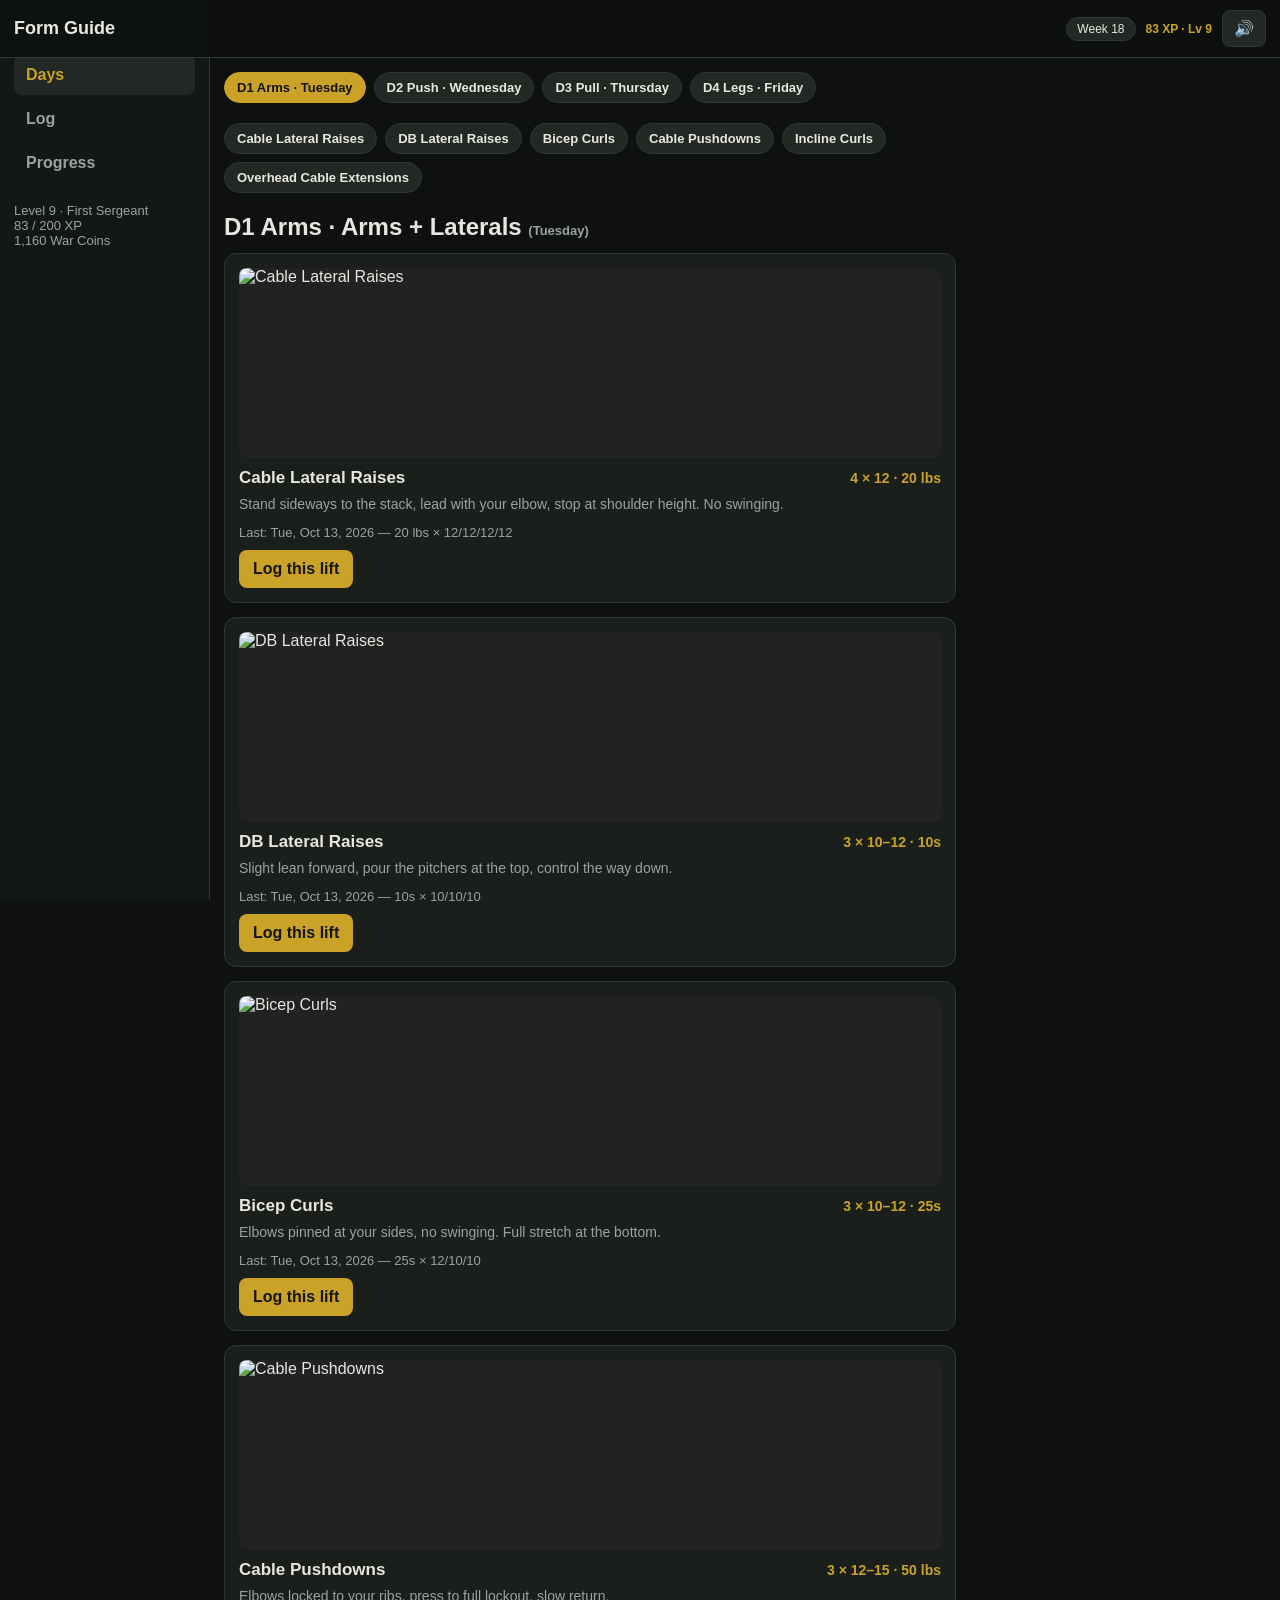
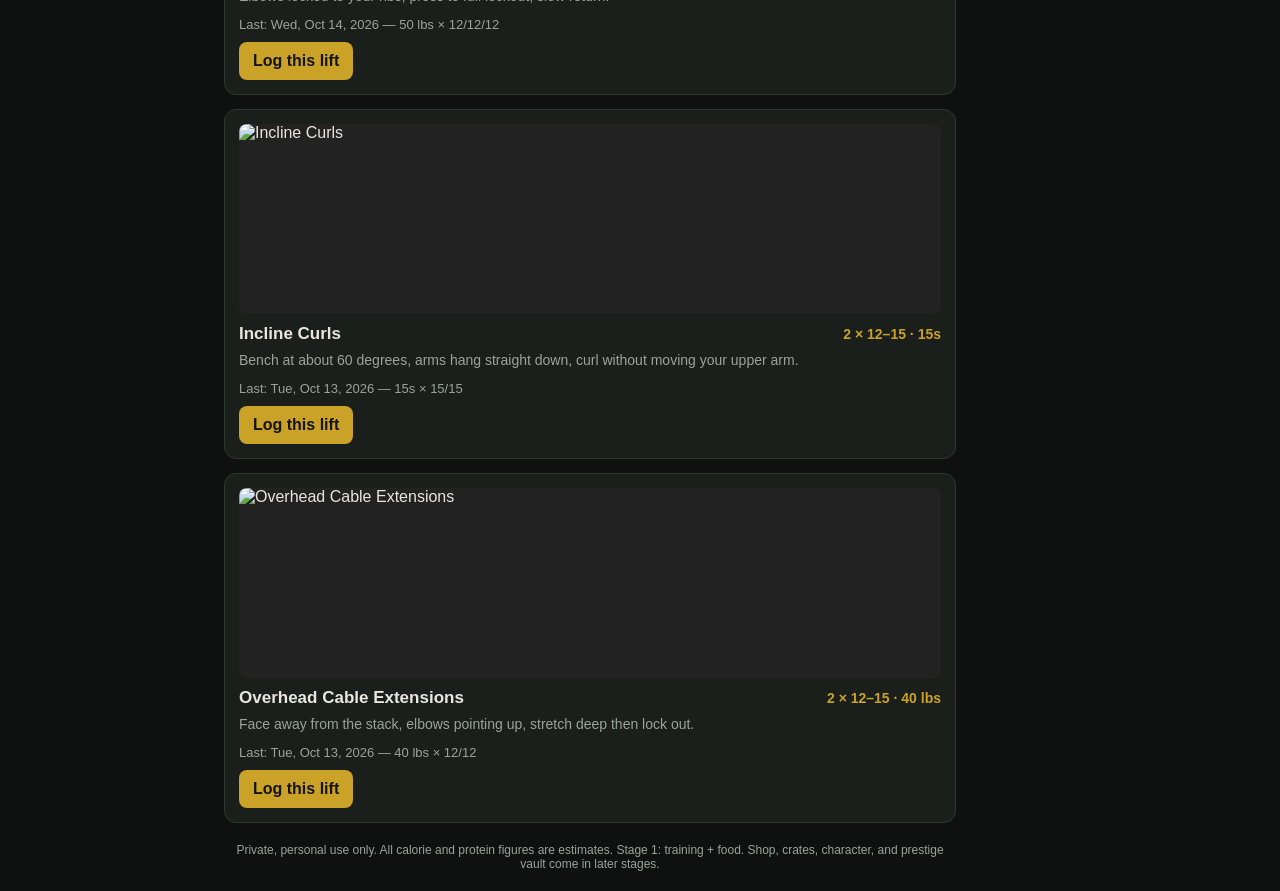
==== index.html @ 90e4d471 "Add root app files" ====
<!DOCTYPE html>
<html lang="en">
<head>
<meta charset="utf-8">
<meta name="viewport" content="width=device-width, initial-scale=1, viewport-fit=cover">
<title>Picture Form Guide</title>
<meta name="description" content="Anthony's private training and food log.">
<link rel="manifest" href="./manifest.webmanifest">
<meta name="theme-color" content="#0e1110">
<!-- iOS PWA tags -->
<meta name="apple-mobile-web-app-capable" content="yes">
<meta name="mobile-web-app-capable" content="yes">
<meta name="apple-mobile-web-app-status-bar-style" content="black-translucent">
<meta name="apple-mobile-web-app-title" content="Form Guide">
<link rel="apple-touch-icon" href="./assets/icons/apple-touch-icon.png">
<link rel="icon" type="image/png" href="./assets/icons/icon-192.png">
<link rel="stylesheet" href="./styles.css">
</head>
<body>
<header>
  <h1>Form Guide</h1>
  <span class="week-badge" id="weekBadge">Week —</span>
  <span class="xp-chip" id="xpChip">0 XP</span>
  <button class="icon-btn" id="muteBtn" title="Toggle sound" aria-label="Toggle sound">🔊</button>
</header>

<nav class="sidebar" aria-label="Main">
  <h2>Form Guide</h2>
  <button data-tab="days" class="on">Days</button>
  <button data-tab="log">Log</button>
  <button data-tab="progress">Progress</button>
  <div class="side-xp" id="sideXp"></div>
</nav>

<main class="layout">
  <div class="banner" id="banner"></div>

  <!-- ============ DAYS TAB ============ -->
  <section class="tab active" id="tab-days">
    <div class="chips" id="dayChips"></div>
    <div class="chips sticky" id="jumpChips"></div>
    <div id="dayCards"></div>
  </section>

  <!-- ============ LOG TAB ============ -->
  <section class="tab" id="tab-log">
    <div class="card">
      <h2>Log a lift</h2>
      <p class="muted">Pick the day, then save each lift on its own. Saving one lift never wipes the others from today's session.</p>
      <div class="chips" id="logDayChips"></div>
      <div id="logCards"></div>
    </div>

    <div class="card" id="nutritionCard">
      <h2>Nutrition — <span id="todayLabel">Today</span></h2>
      <p class="muted" id="countdown">Day closes at midnight.</p>
      <div>
        <div style="display:flex;justify-content:space-between;font-size:14px">
          <span>Calories</span><span id="calTotals"></span>
        </div>
        <div class="meter"><div id="calMeter" style="width:0%"></div></div>
        <div style="display:flex;justify-content:space-between;font-size:14px">
          <span>Protein</span><span id="proteinTotals"></span>
        </div>
        <div class="meter protein"><div id="proteinMeter" style="width:0%"></div></div>
      </div>
      <h3>Add food as you go</h3>
      <label>Food</label>
      <input type="text" id="foodName" placeholder="e.g. Fairlife shake" autocomplete="off">
      <div class="form-row">
        <div><label>Calories (estimate)</label><input type="number" id="foodCal" inputmode="numeric" min="0" placeholder="150"></div>
        <div><label>Protein g (estimate)</label><input type="number" id="foodProtein" inputmode="numeric" min="0" placeholder="30"></div>
      </div>
      <p style="margin-top:12px"><button id="addFoodBtn">Add to today</button></p>
      <h3>Already logged today</h3>
      <div id="todayFoodList"></div>
      <h3>History</h3>
      <div id="foodHistory"></div>
    </div>
  </section>

  <!-- ============ PROGRESS TAB ============ -->
  <section class="tab" id="tab-progress">
    <div class="card" id="xpCard">
      <h2>Strength</h2>
      <div style="display:flex;justify-content:space-between;font-size:14px">
        <span id="rankLine"></span><span id="xpLine"></span>
      </div>
      <div class="meter"><div id="xpMeter" style="width:0%"></div></div>
      <p class="muted" id="xpCapLine"></p>
      <p><span id="coinsLine"></span></p>
      <h3>2× XP</h3>
      <p class="muted" id="doubleLine"></p>
      <p>
        <button id="claimBtn" class="secondary">Claim banked charge</button>
        <button id="activateBtn" class="secondary">Activate 2× XP</button>
      </p>
      <p class="muted">Claiming only banks a charge. Activating switches one banked charge on — only the next session logged while it is on pays double, then it switches off. A session started before activation is never doubled, and no button can change an already-saved session.</p>
      <h3>How lifts score</h3>
      <p class="muted">Move-up (more weight, or more total reps at the same weight): +2 XP. Held (same weight, same total reps): +1 XP. Reset (fewer reps, or less weight): +0 XP. Doubled sessions pay twice.</p>
    </div>

    <div class="card">
      <h2>Bodyweight</h2>
      <div id="weightList"></div>
      <div class="form-row">
        <div><label>Date</label><input type="date" id="weightDate"></div>
        <div><label>Weight (lbs)</label><input type="number" id="weightVal" inputmode="decimal" step="0.1" min="0" placeholder="148.6"></div>
      </div>
      <p style="margin-top:12px"><button id="addWeightBtn">Add weigh-in</button></p>
      <p class="muted">+2 XP per week of average gain: when a new week's average weigh-in beats the most recent earlier week with weigh-ins, and that week hasn't paid out yet.</p>
    </div>

    <div class="card">
      <h2>Workout history</h2>
      <p class="muted">Every session, lift by lift. Deleting a lift or a session recalculates XP on the spot. Seeded history from before this app predates its XP ledger, so deleting a seeded lift does not change the XP total.</p>
      <div id="historyList"></div>
    </div>

    <div class="card">
      <h2>Backup</h2>
      <p class="muted">Everything lives on this phone. Export a JSON backup so clearing browser data can't wipe you out, and import it back any time.</p>
      <p>
        <button id="exportBtn">Export backup (JSON)</button>
        <label for="importFile" class="muted" style="display:inline-block;margin-left:8px;cursor:pointer;text-decoration:underline">Import backup</label>
        <input type="file" id="importFile" accept="application/json" style="display:none">
      </p>
      <p class="muted" id="backupMsg"></p>
    </div>
  </section>

  <p class="footer-note">Private, personal use only. All calorie and protein figures are estimates. Stage 1: training + food. Shop, crates, character, and prestige vault come in later stages.</p>
</main>

<nav class="bottom-nav" aria-label="Main">
  <button data-tab="days" class="on">Days</button>
  <button data-tab="log">Log</button>
  <button data-tab="progress">Progress</button>
</nav>

<script src="./app.js"></script>
<script>
  if ("serviceWorker" in navigator) {
    window.addEventListener("load", () => {
      navigator.serviceWorker.register("./sw.js").catch(() => {});
    });
  }
</script>
</body>
</html>
---- styles.css ----
/* Picture Form Guide PWA — Stage 1 styles. Phone-first, dark gym theme. */
:root {
  --bg: #0e1110;
  --panel: #1a1f1c;
  --panel2: #222925;
  --line: #2e3833;
  --text: #e8e6df;
  --dim: #9aa39d;
  --gold: #c9a227;
  --green: #7fb069;
  --red: #d64545;
  --radius: 12px;
}
* { box-sizing: border-box; }
body {
  margin: 0;
  background: var(--bg);
  color: var(--text);
  font-family: -apple-system, BlinkMacSystemFont, "Segoe UI", Roboto, Helvetica, Arial, sans-serif;
  -webkit-tap-highlight-color: transparent;
  padding-bottom: 76px; /* room for bottom nav */
}
a { color: var(--gold); }
button, input, select { font: inherit; }
button {
  background: var(--gold);
  color: #141414;
  border: 0;
  border-radius: 8px;
  padding: 10px 14px;
  font-weight: 700;
  cursor: pointer;
}
button.secondary { background: var(--panel2); color: var(--text); border: 1px solid var(--line); }
button.danger { background: #3a1d1d; color: #f0b3b3; border: 1px solid #5a2a2a; }
button:disabled { opacity: 0.45; cursor: default; }
button.small { padding: 6px 10px; font-size: 13px; }
input[type="text"], input[type="number"], input[type="date"], select {
  background: #101512;
  color: var(--text);
  border: 1px solid var(--line);
  border-radius: 8px;
  padding: 9px 10px;
  width: 100%;
}
label { font-size: 13px; color: var(--dim); display: block; margin: 6px 0 3px; }

/* Header */
header {
  position: sticky;
  top: 0;
  z-index: 20;
  background: rgba(14, 17, 16, 0.96);
  border-bottom: 1px solid var(--line);
  padding: 10px 14px;
  display: flex;
  align-items: center;
  gap: 10px;
}
header h1 { font-size: 18px; margin: 0; flex: 1; }
.week-badge {
  font-size: 12px;
  background: var(--panel2);
  border: 1px solid var(--line);
  border-radius: 999px;
  padding: 4px 10px;
  white-space: nowrap;
}
.xp-chip { font-size: 12px; color: var(--gold); font-weight: 700; white-space: nowrap; }
.icon-btn { background: var(--panel2); color: var(--text); border: 1px solid var(--line); padding: 8px 11px; }

/* Layout */
.layout { max-width: 860px; margin: 0 auto; padding: 14px; }
.tab { display: none; }
.tab.active { display: block; }
.card {
  background: var(--panel);
  border: 1px solid var(--line);
  border-radius: var(--radius);
  padding: 14px;
  margin-bottom: 14px;
}
.card h2 { margin: 0 0 8px; font-size: 17px; }
.card h3 { margin: 12px 0 6px; font-size: 15px; }
.muted { color: var(--dim); font-size: 13px; }
.banner {
  background: #2a2410;
  border: 1px solid var(--gold);
  border-radius: var(--radius);
  padding: 10px 12px;
  margin-bottom: 14px;
  font-size: 14px;
}
.banner:empty { display: none; }

/* Day switcher + jump chips */
.chips { display: flex; gap: 8px; flex-wrap: wrap; margin-bottom: 12px; }
.chips.sticky { position: sticky; top: 54px; z-index: 15; background: var(--bg); padding: 8px 0; }
.chip {
  background: var(--panel2);
  color: var(--text);
  border: 1px solid var(--line);
  border-radius: 999px;
  padding: 7px 12px;
  font-size: 13px;
  font-weight: 600;
}
.chip.on { background: var(--gold); color: #141414; border-color: var(--gold); }

/* Exercise cards */
.ex-card { scroll-margin-top: 110px; }
.ex-card img {
  width: 100%;
  height: 190px;
  object-fit: cover;
  border-radius: 8px;
  background: #222;
  display: block;
}
.ex-card .ex-head { display: flex; justify-content: space-between; align-items: baseline; gap: 8px; }
.ex-card .ex-head h3 { font-size: 17px; margin: 10px 0 4px; }
.target { font-size: 14px; font-weight: 700; color: var(--gold); white-space: nowrap; }
.cues { font-size: 14px; color: var(--dim); margin: 4px 0 10px; }
.last { font-size: 13px; color: var(--dim); margin-bottom: 10px; }

/* Log form */
.set-row { display: flex; gap: 8px; align-items: center; margin-bottom: 8px; }
.set-row span { font-size: 13px; color: var(--dim); width: 52px; flex-shrink: 0; }
.set-row input { flex: 1; }
.set-row label { display: flex; align-items: center; gap: 4px; margin: 0; font-size: 12px; white-space: nowrap; }
.set-row input[type="checkbox"] { width: auto; }
.goal-row { display: flex; align-items: center; gap: 8px; margin: 10px 0; font-size: 14px; }
.goal-row input { width: auto; }
.result { font-size: 14px; font-weight: 700; margin-top: 10px; }
.result:empty { display: none; }
.result .up { color: var(--green); }
.result .flat { color: var(--gold); }
.result .reset { color: var(--red); }

/* Meters */
.meter { height: 10px; background: var(--panel2); border-radius: 999px; overflow: hidden; margin: 4px 0 10px; }
.meter > div { height: 100%; background: var(--gold); border-radius: 999px; }
.meter.protein > div { background: var(--green); }

/* Food */
.food-entry, .hist-row, .sess {
  border-top: 1px solid var(--line);
  padding: 9px 0;
  display: flex;
  justify-content: space-between;
  gap: 10px;
  align-items: flex-start;
}
.food-entry:first-child, .hist-row:first-child { border-top: 0; }
.badge {
  font-size: 11px;
  font-weight: 700;
  border-radius: 999px;
  padding: 2px 8px;
  white-space: nowrap;
}
.badge.open { background: #1e3a22; color: #9ed6a4; }
.badge.closed { background: var(--panel2); color: var(--dim); }
.badge.active { background: #2a2410; color: var(--gold); }

/* History */
.sess { display: block; }
.sess-head { display: flex; justify-content: space-between; gap: 10px; align-items: baseline; }
.sess-head b { font-size: 15px; }
.lift-line { font-size: 14px; padding: 4px 0 4px 10px; border-left: 2px solid var(--line); margin: 4px 0; display: flex; justify-content: space-between; gap: 8px; }
.lift-line .xp { color: var(--gold); font-size: 13px; white-space: nowrap; }

/* Bottom nav / sidebar */
.bottom-nav {
  position: fixed;
  left: 0; right: 0; bottom: 0;
  z-index: 30;
  display: flex;
  background: #131816;
  border-top: 1px solid var(--line);
  padding-bottom: env(safe-area-inset-bottom);
}
.bottom-nav button {
  flex: 1;
  background: none;
  color: var(--dim);
  border: 0;
  border-radius: 0;
  padding: 13px 0 11px;
  font-size: 13px;
}
.bottom-nav button.on { color: var(--gold); }
.sidebar { display: none; }

@media (min-width: 900px) {
  body { padding-bottom: 0; }
  .bottom-nav { display: none; }
  .layout { margin-left: 210px; max-width: 760px; }
  .sidebar {
    display: block;
    position: fixed;
    left: 0; top: 0; bottom: 0;
    width: 210px;
    background: #131816;
    border-right: 1px solid var(--line);
    padding: 18px 14px;
  }
  .sidebar h2 { font-size: 18px; margin: 0 0 16px; }
  .sidebar button {
    display: block;
    width: 100%;
    text-align: left;
    background: none;
    color: var(--dim);
    border: 0;
    border-radius: 8px;
    padding: 11px 12px;
    margin-bottom: 4px;
  }
  .sidebar button.on { background: var(--panel2); color: var(--gold); }
  .sidebar .side-xp { margin-top: 20px; font-size: 13px; color: var(--dim); }
}

.form-row { display: flex; gap: 8px; }
.form-row > * { flex: 1; }
.footer-note { font-size: 12px; color: var(--dim); text-align: center; margin: 20px 0 6px; }
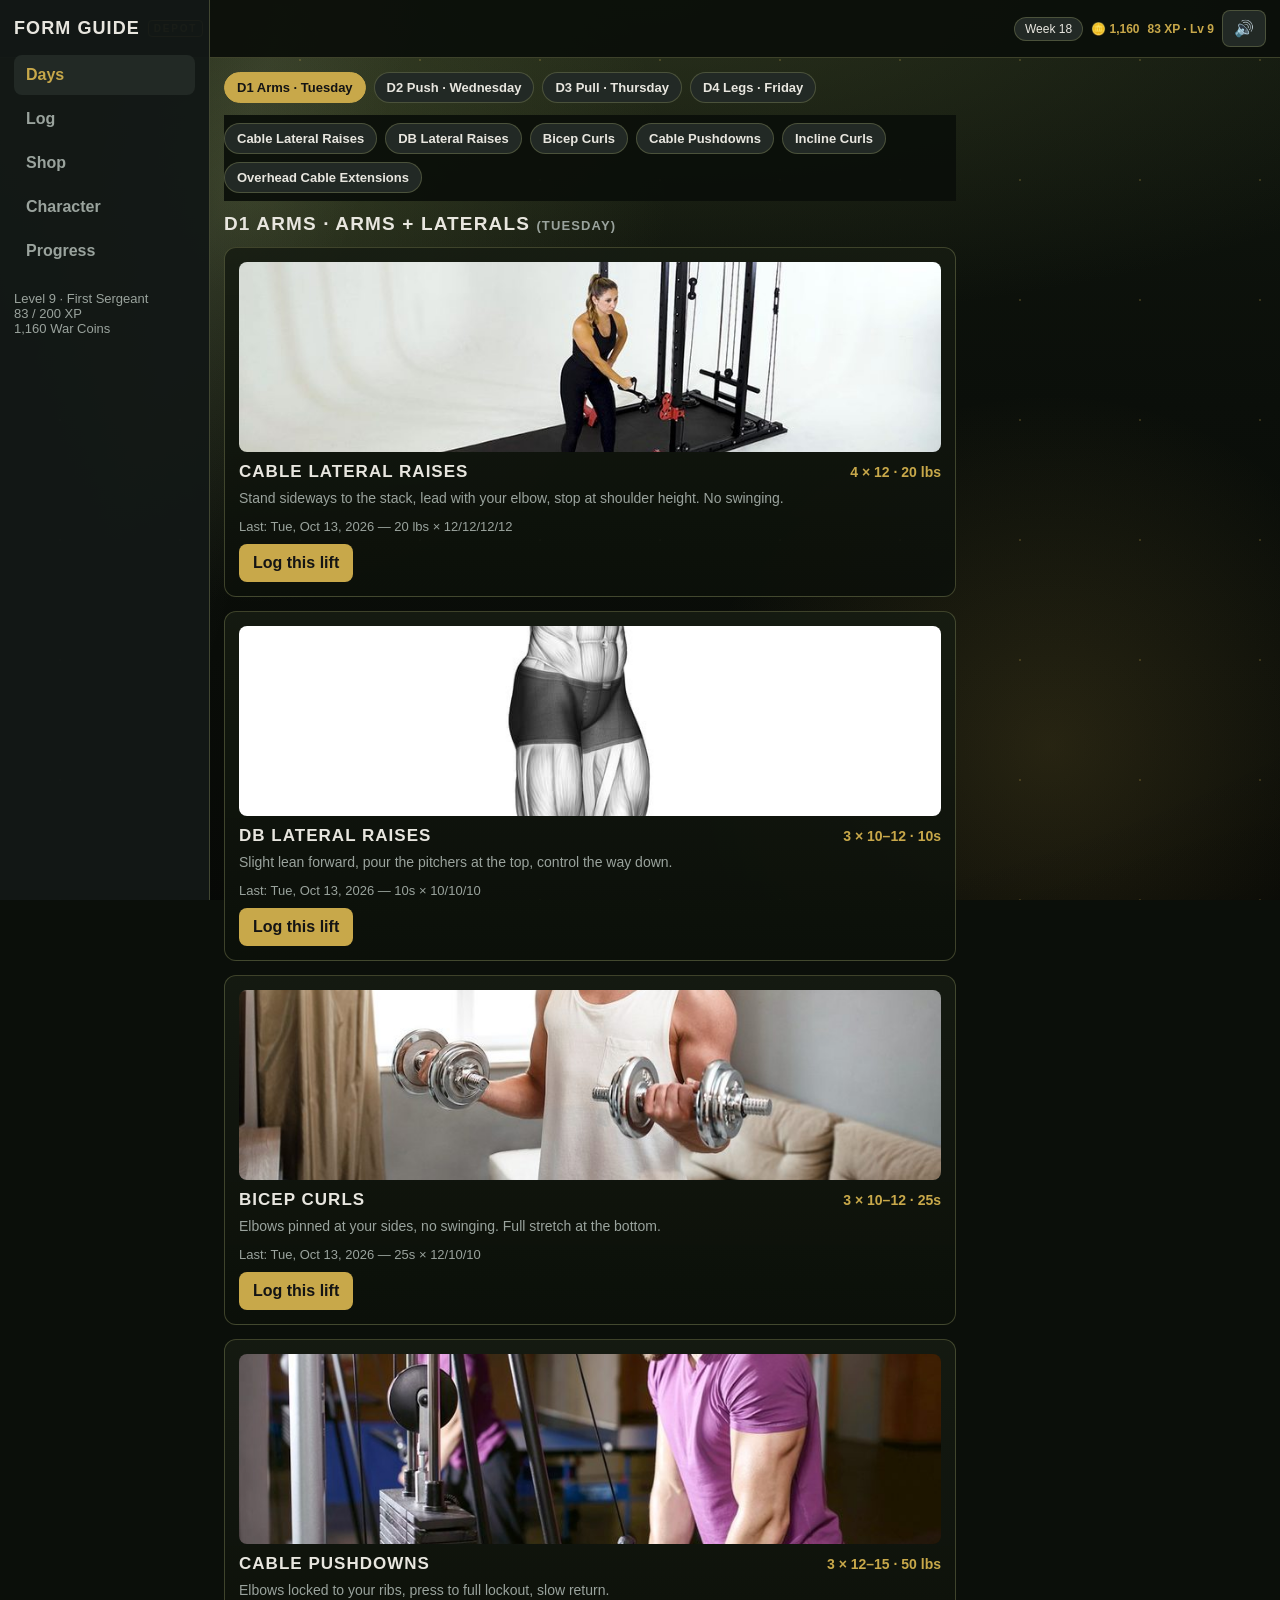
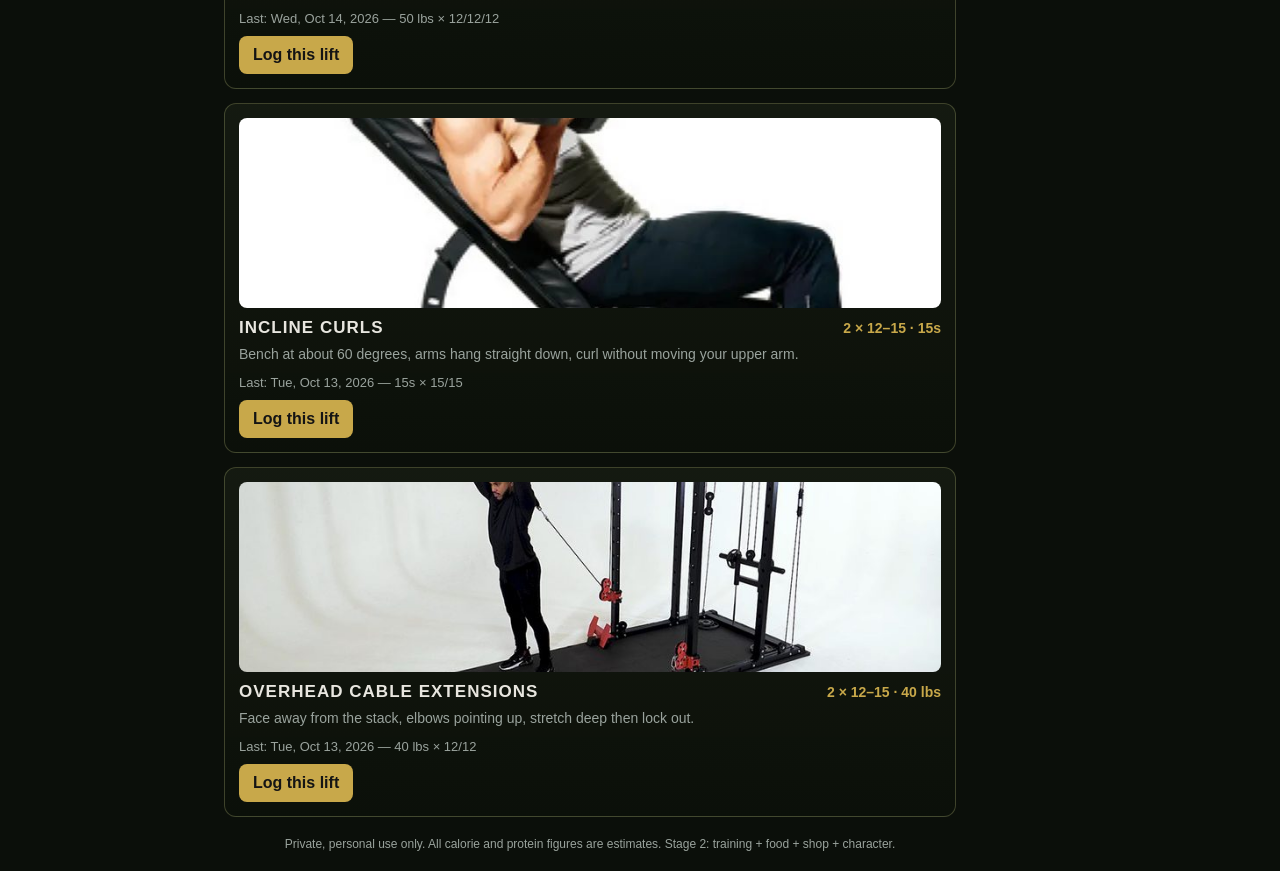
==== commit a7f18f05: "Picture Form Guide PWA stage 2: depot refresh, shop, character" ====
--- a/index.html
+++ b/index.html
@@ -17,9 +17,12 @@
 <link rel="stylesheet" href="./styles.css">
 </head>
 <body>
+<div class="depot-bg" aria-hidden="true"><div class="bg-haze h1"></div><div class="bg-haze h2"></div><div class="bg-beam"></div><div class="bg-embers"></div><div class="bg-vignette"></div></div>
+<div class="shop-bg" aria-hidden="true"><div class="bg-haze h1"></div><div class="bg-haze h2"></div><div class="bg-beam"></div><div class="bg-crates"></div></div>
 <header>
-  <h1>Form Guide</h1>
+  <div class="brand"><h1>Form Guide</h1><span class="depot-tag">DEPOT</span></div>
   <span class="week-badge" id="weekBadge">Week —</span>
+  <span class="coins-chip" id="coinsChip">🪙 0</span>
   <span class="xp-chip" id="xpChip">0 XP</span>
   <button class="icon-btn" id="muteBtn" title="Toggle sound" aria-label="Toggle sound">🔊</button>
 </header>
@@ -28,6 +31,8 @@
   <h2>Form Guide</h2>
   <button data-tab="days" class="on">Days</button>
   <button data-tab="log">Log</button>
+  <button data-tab="shop">Shop</button>
+  <button data-tab="character">Character</button>
   <button data-tab="progress">Progress</button>
   <div class="side-xp" id="sideXp"></div>
 </nav>
@@ -79,6 +84,40 @@
     </div>
   </section>
 
+  <!-- ============ SHOP TAB ============ -->
+  <section class="tab" id="tab-shop">
+    <div class="depot-head">
+      <div><div class="eyebrow">MULTIPLAYER</div><h2>DEPOT</h2></div>
+      <div class="depot-bal">
+        <span class="bal-line">🪙 <b id="shopCoins">0</b> War Coins</span>
+        <span class="bal-line muted" id="shopOwned">0 owned</span>
+      </div>
+    </div>
+    <p class="muted" id="shopBoost" style="display:none"></p>
+    <h3 class="depot-sub">SUPPLY DROPS</h3>
+    <div class="crate-row" id="crateRow"></div>
+    <h3 class="depot-sub">ARMORY</h3>
+    <div class="chips" id="shopFilters"></div>
+    <div class="shop-grid" id="shopGrid"></div>
+    <p class="muted">Collections: owned items live here and on your character. Tops are cut like the Saint Script jacket, bottoms like the baggy camo cargos, and garments carry only the verse reference at the hem — the full verse and its meaning are behind the ! button. Duplicate crate rewards never stack: they must be scrapped for War Coins before another crate can open.</p>
+  </section>
+
+  <!-- ============ CHARACTER TAB ============ -->
+  <section class="tab" id="tab-character">
+    <div class="card">
+      <h2>Your Operator</h2>
+      <div id="charFigure"></div>
+      <p id="charStats" class="muted" style="text-align:center"></p>
+      <h3>Facial hair</h3>
+      <div class="chips" id="faceChips"></div>
+      <h3>Equipped</h3>
+      <div id="equippedList"></div>
+      <h3>Owned gear — tap to equip</h3>
+      <div class="chips" id="ownedChips"></div>
+      <p class="muted">Base kit: plain shorts, a basic olive fatigues shirt, and ankle boots. Everything else is earned in the shop and equipped here. Mass follows your weigh-ins.</p>
+    </div>
+  </section>
+
   <!-- ============ PROGRESS TAB ============ -->
   <section class="tab" id="tab-progress">
     <div class="card" id="xpCard">
@@ -129,12 +168,47 @@
     </div>
   </section>
 
-  <p class="footer-note">Private, personal use only. All calorie and protein figures are estimates. Stage 1: training + food. Shop, crates, character, and prestige vault come in later stages.</p>
+  <p class="footer-note">Private, personal use only. All calorie and protein figures are estimates. Stage 2: training + food + shop + character.</p>
 </main>
+
+<!-- Unlock reveal -->
+<div class="modal" id="unlockModal" role="dialog" aria-modal="true" aria-label="Item unlocked">
+  <div class="modal-card">
+    <div class="modal-eyebrow">SUPPLY SECURED</div>
+    <h2>UNLOCKED</h2>
+    <div id="unlockPreview"></div>
+    <p><b id="unlockName"></b></p>
+    <p><button id="unlockEquipBtn">Equip it</button> <button class="secondary" id="unlockDoneBtn">Done</button></p>
+  </div>
+</div>
+
+<!-- Crate reveal -->
+<div class="modal" id="crateModal" role="dialog" aria-modal="true" aria-label="Supply drop result">
+  <div class="modal-card">
+    <div class="modal-eyebrow">SUPPLY DROP</div>
+    <h2 id="crateTitle">OPENED</h2>
+    <div id="crateBody"></div>
+    <p id="crateActions"></p>
+  </div>
+</div>
+
+<!-- Duplicate reward: BLOCKING. No close, skip, or collect button — scrapping is the only way out. -->
+<div class="modal blocking" id="dupModal" role="alertdialog" aria-modal="true" aria-label="Duplicate reward">
+  <div class="modal-card">
+    <div class="modal-eyebrow">DUPLICATE REWARD</div>
+    <h2>YOU ALREADY OWN THIS</h2>
+    <div id="dupPreview"></div>
+    <p><b id="dupName"></b></p>
+    <p class="muted">Duplicates never stack. Scrap it for War Coins to keep going — no other crate can open until this is handled.</p>
+    <p><button id="dupScrapBtn">Scrap / sell back for <span id="dupScrapVal">0</span> WC</button></p>
+  </div>
+</div>
 
 <nav class="bottom-nav" aria-label="Main">
   <button data-tab="days" class="on">Days</button>
   <button data-tab="log">Log</button>
+  <button data-tab="shop">Shop</button>
+  <button data-tab="character">Character</button>
   <button data-tab="progress">Progress</button>
 </nav>
 
--- a/styles.css
+++ b/styles.css
@@ -1,13 +1,16 @@
-/* Picture Form Guide PWA — Stage 1 styles. Phone-first, dark gym theme. */
+/* Picture Form Guide PWA — Stage 2 styles. CoD depot theme: dark hangar mood,
+   olive/gold/green accents, stencil-style type, translucent panels over an
+   animated backdrop. Phone-first. No images — all background art is CSS. */
 :root {
-  --bg: #0e1110;
-  --panel: #1a1f1c;
+  --bg: #0b0f0a;
+  --panel: #161c12;
   --panel2: #222925;
-  --line: #2e3833;
+  --line: rgba(138, 143, 92, 0.4);
   --text: #e8e6df;
   --dim: #9aa39d;
-  --gold: #c9a227;
-  --green: #7fb069;
+  --gold: #c8a84a;
+  --green: #7dd87d;
+  --olive: #8a8f5c;
   --red: #d64545;
   --radius: 12px;
 }
@@ -44,20 +47,98 @@
   width: 100%;
 }
 label { font-size: 13px; color: var(--dim); display: block; margin: 6px 0 3px; }
+h1, h2, h3 { text-transform: uppercase; letter-spacing: 0.06em; }
+h2 { font-size: 19px; }
+h3 { font-size: 15px; }
+
+/* ---------- Animated depot backgrounds (CSS only, transform/opacity only) ---------- */
+.depot-bg, .shop-bg {
+  position: fixed;
+  inset: 0;
+  z-index: 0;
+  overflow: hidden;
+  pointer-events: none;
+  background:
+    radial-gradient(120% 60% at 50% 0%, rgba(90, 100, 55, 0.35), transparent 60%),
+    linear-gradient(180deg, #10160e 0%, #0b0f0a 45%, #070906 100%);
+}
+.bg-haze { position: absolute; border-radius: 50%; }
+.bg-haze.h1 {
+  width: 70vw; height: 70vw; left: -15vw; top: -20vw;
+  background: radial-gradient(circle, rgba(125, 140, 80, 0.28), transparent 65%);
+  animation: drift1 26s ease-in-out infinite alternate;
+}
+.bg-haze.h2 {
+  width: 60vw; height: 60vw; right: -12vw; bottom: -18vw;
+  background: radial-gradient(circle, rgba(200, 168, 74, 0.16), transparent 65%);
+  animation: drift2 32s ease-in-out infinite alternate;
+}
+.bg-beam {
+  position: absolute;
+  top: -10%; bottom: -10%; width: 22vw; left: 0;
+  background: linear-gradient(90deg, transparent, rgba(232, 230, 223, 0.05), transparent);
+  transform: skewX(-18deg);
+  animation: sweep 42s linear infinite;
+}
+.bg-embers {
+  position: absolute; inset: 0; opacity: 0.28;
+  background-image: radial-gradient(rgba(200, 168, 74, 0.8) 1px, transparent 1.5px);
+  background-size: 120px 120px;
+  animation: twinkle 5s ease-in-out infinite alternate;
+}
+.bg-vignette {
+  position: absolute; inset: 0;
+  background: radial-gradient(120% 100% at 50% 45%, transparent 55%, rgba(0, 0, 0, 0.55) 100%);
+}
+.shop-bg { display: none; }
+body.shop-active .shop-bg { display: block; }
+body.shop-active .depot-bg { display: none; }
+.shop-bg { background:
+  radial-gradient(120% 60% at 50% 0%, rgba(60, 110, 60, 0.30), transparent 60%),
+  linear-gradient(180deg, #0d140d 0%, #0a0f0a 45%, #060906 100%);
+}
+.shop-bg .bg-haze.h1 { background: radial-gradient(circle, rgba(125, 216, 125, 0.20), transparent 65%); animation-duration: 34s; }
+.shop-bg .bg-haze.h2 { background: radial-gradient(circle, rgba(200, 168, 74, 0.14), transparent 65%); animation-duration: 40s; }
+.bg-crates {
+  position: absolute; left: 0; right: 0; bottom: 0; height: 22vh; opacity: 0.5;
+  background:
+    repeating-linear-gradient(90deg, rgba(58, 53, 36, 0.9) 0 74px, transparent 74px 92px),
+    linear-gradient(180deg, transparent, rgba(20, 24, 14, 0.9));
+}
+@keyframes drift1 { from { transform: translate(0, 0) scale(1); } to { transform: translate(6vw, 4vh) scale(1.12); } }
+@keyframes drift2 { from { transform: translate(0, 0) scale(1.05); } to { transform: translate(-5vw, -3vh) scale(0.95); } }
+@keyframes sweep { from { left: -30%; } to { left: 130%; } }
+@keyframes twinkle { from { opacity: 0.18; } to { opacity: 0.32; } }
+@keyframes shake {
+  0%, 100% { transform: translateX(0) rotate(0); }
+  20% { transform: translateX(-4px) rotate(-1deg); }
+  40% { transform: translateX(4px) rotate(1deg); }
+  60% { transform: translateX(-3px); }
+  80% { transform: translateX(3px); }
+}
+@media (prefers-reduced-motion: reduce) {
+  .bg-haze, .bg-beam, .bg-embers { animation: none !important; }
+}
 
 /* Header */
 header {
   position: sticky;
   top: 0;
   z-index: 20;
-  background: rgba(14, 17, 16, 0.96);
+  background: rgba(11, 15, 10, 0.94);
   border-bottom: 1px solid var(--line);
   padding: 10px 14px;
   display: flex;
   align-items: center;
-  gap: 10px;
-}
-header h1 { font-size: 18px; margin: 0; flex: 1; }
+  gap: 8px;
+  flex-wrap: wrap;
+}
+.brand { flex: 1 1 150px; display: flex; align-items: center; gap: 8px; }
+.brand h1 { font-size: 18px; margin: 0; }
+.depot-tag {
+  font-size: 10px; font-weight: 800; letter-spacing: 0.18em;
+  color: var(--gold); border: 1px solid var(--gold); border-radius: 4px; padding: 2px 5px;
+}
 .week-badge {
   font-size: 12px;
   background: var(--panel2);
@@ -67,14 +148,15 @@
   white-space: nowrap;
 }
 .xp-chip { font-size: 12px; color: var(--gold); font-weight: 700; white-space: nowrap; }
+.coins-chip { font-size: 12px; color: var(--gold); font-weight: 800; white-space: nowrap; }
 .icon-btn { background: var(--panel2); color: var(--text); border: 1px solid var(--line); padding: 8px 11px; }
 
 /* Layout */
-.layout { max-width: 860px; margin: 0 auto; padding: 14px; }
+.layout { max-width: 860px; margin: 0 auto; padding: 14px; position: relative; z-index: 1; }
 .tab { display: none; }
 .tab.active { display: block; }
 .card {
-  background: var(--panel);
+  background: linear-gradient(180deg, rgba(22, 28, 18, 0.88), rgba(12, 16, 10, 0.92));
   border: 1px solid var(--line);
   border-radius: var(--radius);
   padding: 14px;
@@ -83,8 +165,9 @@
 .card h2 { margin: 0 0 8px; font-size: 17px; }
 .card h3 { margin: 12px 0 6px; font-size: 15px; }
 .muted { color: var(--dim); font-size: 13px; }
+.gold { color: var(--gold); }
 .banner {
-  background: #2a2410;
+  background: rgba(42, 36, 16, 0.92);
   border: 1px solid var(--gold);
   border-radius: var(--radius);
   padding: 10px 12px;
@@ -95,7 +178,7 @@
 
 /* Day switcher + jump chips */
 .chips { display: flex; gap: 8px; flex-wrap: wrap; margin-bottom: 12px; }
-.chips.sticky { position: sticky; top: 54px; z-index: 15; background: var(--bg); padding: 8px 0; }
+.chips.sticky { position: sticky; top: 54px; z-index: 15; background: rgba(11, 15, 10, 0.94); padding: 8px 0; }
 .chip {
   background: var(--panel2);
   color: var(--text);
@@ -170,13 +253,77 @@
 .lift-line { font-size: 14px; padding: 4px 0 4px 10px; border-left: 2px solid var(--line); margin: 4px 0; display: flex; justify-content: space-between; gap: 8px; }
 .lift-line .xp { color: var(--gold); font-size: 13px; white-space: nowrap; }
 
+/* ---------- Depot shop ---------- */
+.depot-head { display: flex; justify-content: space-between; align-items: flex-end; gap: 10px; margin: 2px 0 10px; }
+.depot-head .eyebrow { font-size: 11px; font-weight: 800; letter-spacing: 0.32em; color: var(--green); }
+.depot-head h2 { font-size: 36px; margin: 0; letter-spacing: 0.12em; line-height: 1; text-shadow: 0 2px 0 rgba(0, 0, 0, 0.6); }
+.depot-bal { text-align: right; }
+.bal-line { display: block; font-size: 14px; }
+.depot-sub { font-size: 13px; letter-spacing: 0.22em; color: var(--green); margin: 18px 0 8px; }
+.crate-row { display: flex; gap: 10px; }
+.crate-card {
+  flex: 1;
+  background: linear-gradient(180deg, rgba(22, 28, 18, 0.88), rgba(12, 16, 10, 0.92));
+  border: 1px solid var(--line);
+  border-radius: var(--radius);
+  padding: 10px;
+  display: flex; flex-direction: column; gap: 6px;
+}
+.crate-card b { font-size: 13px; text-transform: uppercase; letter-spacing: 0.05em; }
+.crate-card .muted { font-size: 11px; }
+.crate-card button { width: 100%; padding: 9px 6px; font-size: 12px; }
+.crate-card.blocked { opacity: 0.75; }
+.crate-card.opening { animation: shake 0.9s ease-in-out; border-color: var(--gold); box-shadow: 0 0 18px rgba(200, 168, 74, 0.45); }
+.shop-grid { display: grid; grid-template-columns: repeat(2, 1fr); gap: 10px; }
+.shop-card { margin-bottom: 0; padding: 10px; display: flex; flex-direction: column; }
+.shop-preview { background: rgba(0, 0, 0, 0.28); border-radius: 8px; margin-bottom: 8px; }
+.shop-title { display: flex; justify-content: space-between; align-items: flex-start; gap: 6px; font-size: 14px; }
+.info-btn {
+  flex-shrink: 0;
+  width: 22px; height: 22px; padding: 0;
+  border-radius: 50%;
+  background: var(--gold); color: #141414;
+  font-size: 13px; font-weight: 800; line-height: 1;
+}
+.shop-details { display: none; font-size: 13px; margin-top: 8px; border-left: 2px solid var(--gold); padding-left: 8px; }
+.shop-details.open { display: block; }
+.shop-details .verse { font-style: italic; color: #cfd6b8; }
+.shop-foot { display: flex; justify-content: space-between; align-items: center; margin: 8px 0; }
+.shop-foot .price { font-weight: 800; color: var(--gold); }
+.owned-tag { font-size: 11px; font-weight: 700; color: var(--green); border: 1px solid var(--green); border-radius: 999px; padding: 2px 7px; }
+.shop-card > button:last-child { margin-top: auto; }
+
+/* ---------- Modals ---------- */
+.modal {
+  display: none;
+  position: fixed; inset: 0; z-index: 100;
+  background: rgba(0, 0, 0, 0.78);
+  align-items: center; justify-content: center;
+  padding: 20px;
+}
+.modal.show { display: flex; }
+.modal-card {
+  width: calc(100% - 8px); max-width: 340px;
+  background: linear-gradient(180deg, rgba(26, 32, 20, 0.97), rgba(12, 16, 10, 0.98));
+  border: 1px solid var(--gold);
+  border-radius: 14px;
+  padding: 18px;
+  text-align: center;
+  box-shadow: 0 0 30px rgba(200, 168, 74, 0.25);
+}
+.modal-card h2 { margin: 4px 0 10px; letter-spacing: 0.14em; }
+.modal-eyebrow { font-size: 11px; font-weight: 800; letter-spacing: 0.3em; color: var(--green); }
+.modal.blocking .modal-card { border-color: #8a3a3a; }
+.modal.blocking .modal-card h2 { color: #e07878; }
+.big-reward { font-size: 28px; font-weight: 800; color: var(--gold); margin: 12px 0; }
+
 /* Bottom nav / sidebar */
 .bottom-nav {
   position: fixed;
   left: 0; right: 0; bottom: 0;
   z-index: 30;
   display: flex;
-  background: #131816;
+  background: rgba(19, 24, 22, 0.97);
   border-top: 1px solid var(--line);
   padding-bottom: env(safe-area-inset-bottom);
 }
@@ -187,11 +334,21 @@
   border: 0;
   border-radius: 0;
   padding: 13px 0 11px;
-  font-size: 13px;
+  font-size: 12px;
 }
 .bottom-nav button.on { color: var(--gold); }
 .sidebar { display: none; }
 
+@media (min-width: 600px) {
+  .shop-grid { grid-template-columns: repeat(3, 1fr); }
+}
+@media (max-width: 400px) {
+  .week-badge, .xp-chip, .coins-chip { font-size: 11px; }
+  .icon-btn { padding: 7px 9px; }
+  .bottom-nav button { font-size: 11px; padding: 12px 0 10px; }
+  .chips.sticky { top: 104px; } /* header wraps to two rows on very narrow phones */
+  .ex-card { scroll-margin-top: 150px; }
+}
 @media (min-width: 900px) {
   body { padding-bottom: 0; }
   .bottom-nav { display: none; }
@@ -201,9 +358,10 @@
     position: fixed;
     left: 0; top: 0; bottom: 0;
     width: 210px;
-    background: #131816;
+    background: rgba(19, 24, 22, 0.97);
     border-right: 1px solid var(--line);
     padding: 18px 14px;
+    z-index: 25;
   }
   .sidebar h2 { font-size: 18px; margin: 0 0 16px; }
   .sidebar button {
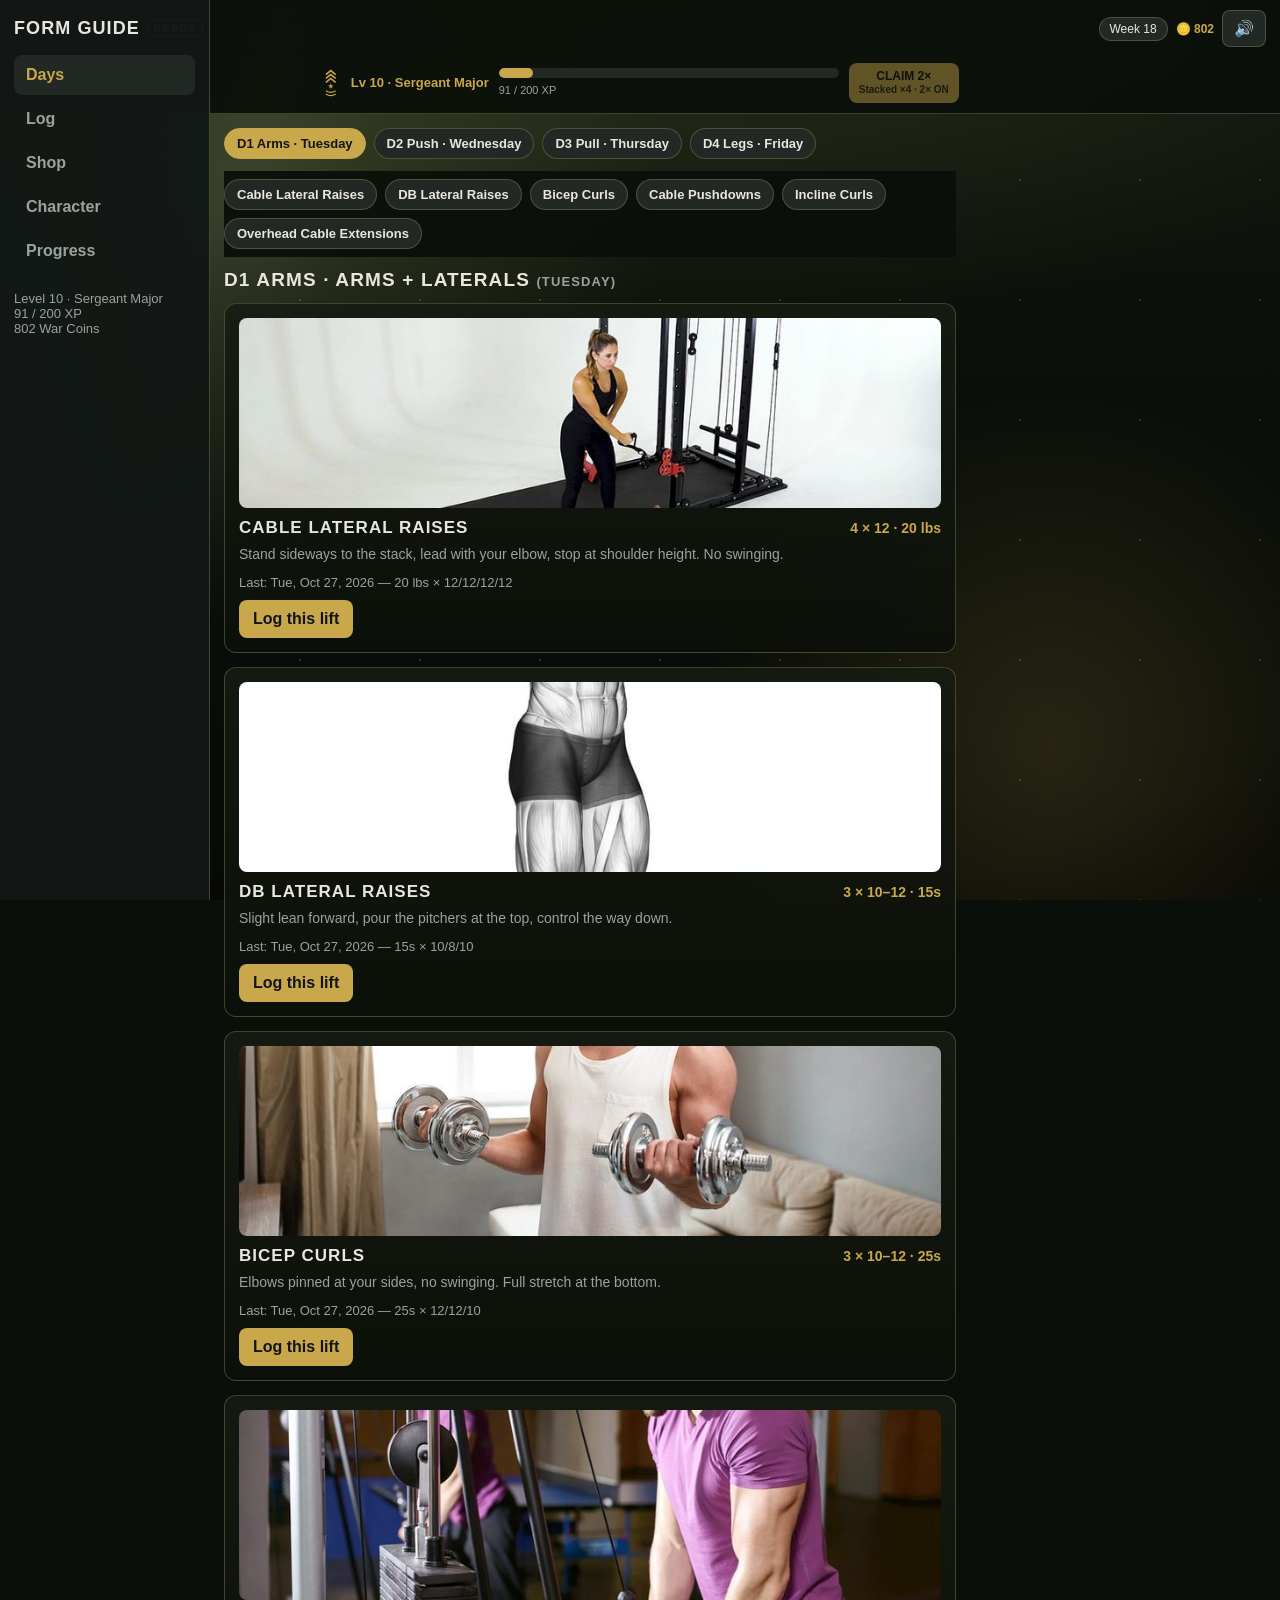
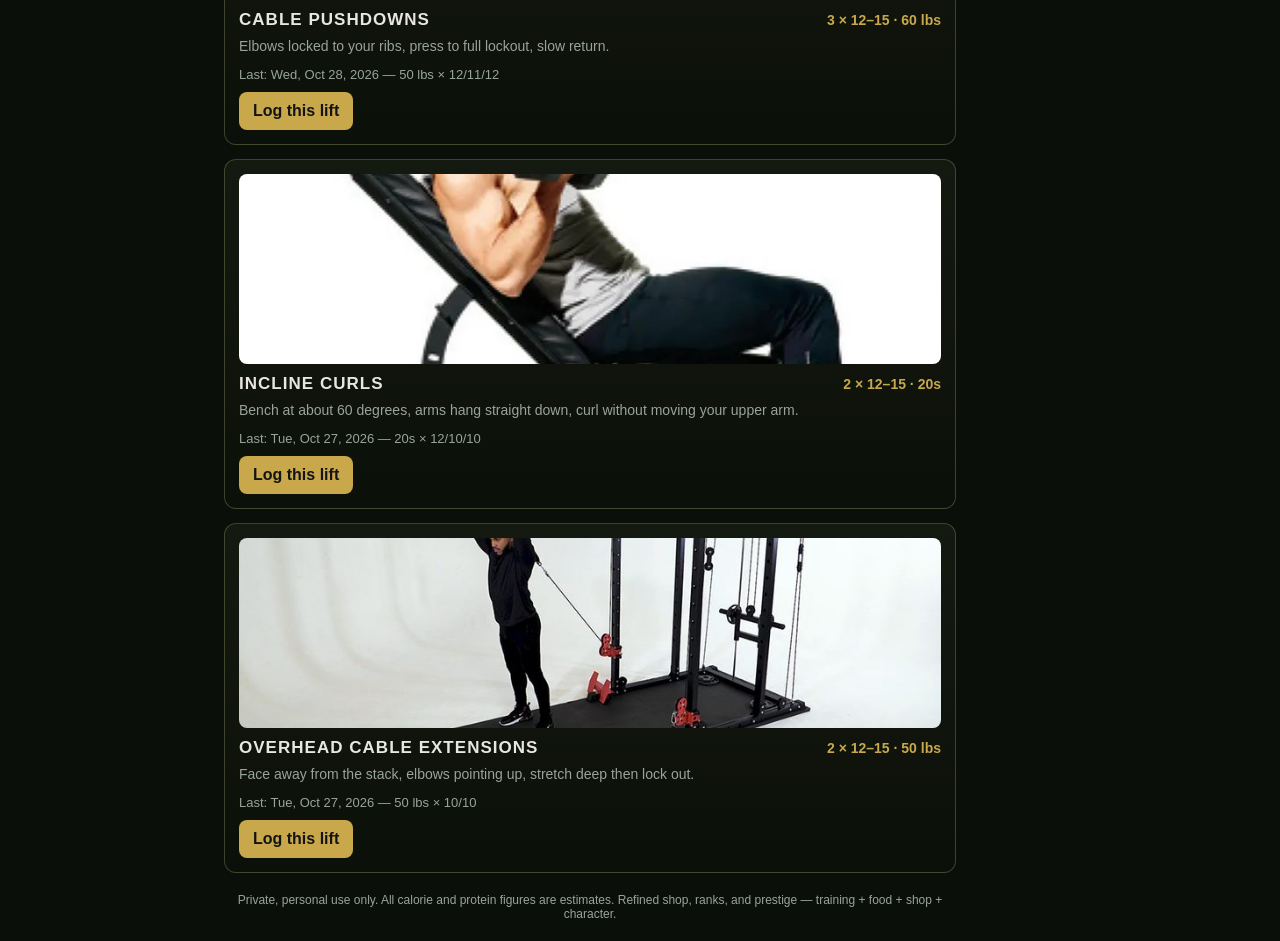
==== commit 78a684d2: "Picture Form Guide PWA refinement + artifact data sync: artifact-style header, rank ladder, prestige" ====
--- a/index.html
+++ b/index.html
@@ -20,11 +20,18 @@
 <div class="depot-bg" aria-hidden="true"><div class="bg-haze h1"></div><div class="bg-haze h2"></div><div class="bg-beam"></div><div class="bg-embers"></div><div class="bg-vignette"></div></div>
 <div class="shop-bg" aria-hidden="true"><div class="bg-haze h1"></div><div class="bg-haze h2"></div><div class="bg-beam"></div><div class="bg-crates"></div></div>
 <header>
-  <div class="brand"><h1>Form Guide</h1><span class="depot-tag">DEPOT</span></div>
-  <span class="week-badge" id="weekBadge">Week —</span>
-  <span class="coins-chip" id="coinsChip">🪙 0</span>
-  <span class="xp-chip" id="xpChip">0 XP</span>
-  <button class="icon-btn" id="muteBtn" title="Toggle sound" aria-label="Toggle sound">🔊</button>
+  <div class="head-row1">
+    <div class="brand"><h1>Form Guide</h1><span class="depot-tag">DEPOT</span></div>
+    <span class="week-badge" id="weekBadge">Week —</span>
+    <span class="coins-chip" id="coinsChip">🪙 0</span>
+    <button class="icon-btn" id="muteBtn" title="Toggle sound" aria-label="Toggle sound">🔊</button>
+  </div>
+  <div class="head-row2">
+    <span class="rank-mini" id="rankMini" aria-hidden="true"></span>
+    <span class="rank-name" id="rankName">—</span>
+    <div class="head-xp"><div class="meter head-meter"><div id="headXpMeter" style="width:0%"></div></div><span id="headXpText"></span></div>
+    <button id="headClaimBtn" class="claim-btn">CLAIM 2×<span class="stack-count" id="headStackCount"></span></button>
+  </div>
 </header>
 
 <nav class="sidebar" aria-label="Main">
@@ -91,14 +98,26 @@
       <div class="depot-bal">
         <span class="bal-line">🪙 <b id="shopCoins">0</b> War Coins</span>
         <span class="bal-line muted" id="shopOwned">0 owned</span>
+        <span class="bal-line muted" id="shopStack"></span>
       </div>
     </div>
     <p class="muted" id="shopBoost" style="display:none"></p>
-    <h3 class="depot-sub">SUPPLY DROPS</h3>
-    <div class="crate-row" id="crateRow"></div>
-    <h3 class="depot-sub">ARMORY</h3>
-    <div class="chips" id="shopFilters"></div>
-    <div class="shop-grid" id="shopGrid"></div>
+    <div class="rotation-bar"><div id="rotationFill"></div></div>
+    <p class="muted" id="rotationText"></p>
+    <div class="shop-layout">
+      <aside class="shop-console">
+        <h3 class="depot-sub">SUPPLY DROPS</h3>
+        <div class="crate-row" id="crateRow"></div>
+        <h3 class="depot-sub">CONSOLE</h3>
+        <div class="chips" id="consoleMenu"></div>
+        <div class="collapse" id="ledgerPanel"></div>
+      </aside>
+      <div class="shop-main">
+        <h3 class="depot-sub" id="shelfTitle">ARMORY</h3>
+        <div class="chips" id="shopFilters"></div>
+        <div class="shop-grid" id="shopGrid"></div>
+      </div>
+    </div>
     <p class="muted">Collections: owned items live here and on your character. Tops are cut like the Saint Script jacket, bottoms like the baggy camo cargos, and garments carry only the verse reference at the hem — the full verse and its meaning are behind the ! button. Duplicate crate rewards never stack: they must be scrapped for War Coins before another crate can open.</p>
   </section>
 
@@ -139,6 +158,26 @@
       <p class="muted">Move-up (more weight, or more total reps at the same weight): +2 XP. Held (same weight, same total reps): +1 XP. Reset (fewer reps, or less weight): +0 XP. Doubled sessions pay twice.</p>
     </div>
 
+    <div class="card" id="boardCard">
+      <h2>Strength Board</h2>
+      <div class="board" id="strengthBoard"></div>
+      <p class="muted">Progress = move-ups, Held = same weight and reps, Reset = fewer reps or less weight. First-time lifts (no previous session to compare) aren't counted.</p>
+    </div>
+
+    <div class="card">
+      <h2>Rank Ladder</h2>
+      <p class="muted"><span id="ladderCurrent"></span> 20 levels, 200 XP cap.</p>
+      <p><button class="secondary" id="ladderToggle">Show ladder</button></p>
+      <div class="collapse" id="ladderBox"></div>
+    </div>
+
+    <div class="card">
+      <h2>Prestige Vault</h2>
+      <p class="muted" id="prestigeLine"></p>
+      <p><button class="secondary" id="vaultToggle">Show vault</button> <button class="secondary" id="stingerBtn">Preview prestige stinger</button></p>
+      <div class="collapse" id="vaultBox"></div>
+    </div>
+
     <div class="card">
       <h2>Bodyweight</h2>
       <div id="weightList"></div>
@@ -168,7 +207,7 @@
     </div>
   </section>
 
-  <p class="footer-note">Private, personal use only. All calorie and protein figures are estimates. Stage 2: training + food + shop + character.</p>
+  <p class="footer-note">Private, personal use only. All calorie and protein figures are estimates. Refined shop, ranks, and prestige — training + food + shop + character.</p>
 </main>
 
 <!-- Unlock reveal -->
--- a/styles.css
+++ b/styles.css
@@ -382,3 +382,92 @@
 .form-row { display: flex; gap: 8px; }
 .form-row > * { flex: 1; }
 .footer-note { font-size: 12px; color: var(--dim); text-align: center; margin: 20px 0 6px; }
+
+/* ---------- Refined header: two rows (week/coins/sound, then centered rank/XP module) ---------- */
+header { flex-direction: column; align-items: stretch; }
+.head-row1 { display: flex; align-items: center; gap: 8px; flex-wrap: wrap; }
+.head-row2 {
+  display: flex; align-items: center; justify-content: center;
+  gap: 10px; margin-top: 8px; width: 100%;
+}
+.rank-mini { flex-shrink: 0; line-height: 0; }
+.rank-mini svg { height: 30px; width: auto; display: block; }
+.rank-name { font-size: 13px; font-weight: 800; color: var(--gold); white-space: nowrap; }
+.head-xp { flex: 1; max-width: 340px; min-width: 110px; }
+.head-meter { margin: 0 0 2px; }
+.head-xp span { font-size: 11px; color: var(--dim); white-space: nowrap; }
+.claim-btn { position: relative; padding: 6px 10px; font-size: 12px; line-height: 1.25; white-space: nowrap; }
+.claim-btn .stack-count { display: block; font-size: 10px; font-weight: 600; opacity: 0.85; }
+.claim-btn.glow, button.glow { animation: claimGlow 1.6s ease-in-out infinite; }
+.claim-btn:disabled { animation: none; }
+@keyframes claimGlow {
+  0%, 100% { box-shadow: 0 0 0 rgba(200, 168, 74, 0); }
+  50% { box-shadow: 0 0 16px rgba(200, 168, 74, 0.8); }
+}
+/* Claim spark burst */
+.spark-host { position: fixed; z-index: 200; pointer-events: none; }
+.spark {
+  position: absolute; width: 6px; height: 6px; margin: -3px;
+  background: var(--gold); border-radius: 50%;
+  animation: sparkFly 0.7s ease-out forwards;
+}
+@keyframes sparkFly { to { transform: translate(var(--dx), var(--dy)); opacity: 0; } }
+
+/* ---------- Collapsible boxes, strength board, ladder, vault ---------- */
+.collapse { display: none; }
+.collapse.open { display: block; }
+.board { display: flex; gap: 10px; }
+.board-col {
+  flex: 1; text-align: center;
+  background: var(--panel2); border: 1px solid var(--line); border-radius: 8px;
+  padding: 10px 4px;
+}
+.board-col b { display: block; font-size: 26px; color: var(--gold); }
+.board-col span { font-size: 12px; text-transform: uppercase; letter-spacing: 0.1em; color: var(--dim); }
+.ladder-row {
+  display: flex; align-items: center; gap: 10px;
+  padding: 8px 0; border-top: 1px solid var(--line);
+}
+.ladder-row:first-child { border-top: 0; }
+.ladder-ins { width: 44px; flex-shrink: 0; line-height: 0; }
+.ladder-ins svg { width: 44px; height: auto; display: block; }
+.ladder-row.locked { opacity: 0.55; }
+.ladder-row.locked .ladder-ins { filter: grayscale(1); }
+.ladder-lv { font-size: 12px; color: var(--dim); white-space: nowrap; }
+.ladder-row b { flex: 1; font-size: 14px; }
+.ladder-xp { font-size: 12px; color: var(--dim); white-space: nowrap; }
+.vault-grid { display: grid; grid-template-columns: repeat(2, 1fr); gap: 10px; }
+.vault-item {
+  text-align: center; border: 1px solid var(--line); border-radius: 8px;
+  padding: 8px; background: rgba(0, 0, 0, 0.3);
+}
+.vault-item img { width: 100%; aspect-ratio: 1; object-fit: cover; border-radius: 6px; background: #000; }
+.vault-item.locked img { filter: grayscale(0.6) brightness(0.75); }
+.vault-item b { display: block; font-size: 12px; margin: 6px 0 4px; }
+@media (min-width: 600px) {
+  .vault-grid { grid-template-columns: repeat(5, 1fr); }
+}
+
+/* ---------- Shop console layout + rotation bar + selected crate ---------- */
+.rotation-bar { height: 8px; background: var(--panel2); border-radius: 999px; overflow: hidden; margin: 8px 0 4px; }
+.rotation-bar > div { height: 100%; background: var(--green); border-radius: 999px; }
+.shop-layout { display: block; }
+.shop-console .collapse { margin-top: 10px; font-size: 14px; }
+.crate-card.selected { border-color: var(--green); box-shadow: 0 0 14px rgba(125, 216, 125, 0.35); }
+.crate-card.rare-lit { border-color: rgba(125, 216, 125, 0.65); }
+.odds { font-size: 11px; color: var(--dim); }
+.odds.green { color: var(--green); font-weight: 700; }
+@media (min-width: 900px) {
+  .shop-layout { display: flex; gap: 14px; align-items: flex-start; }
+  .shop-console { width: 240px; flex-shrink: 0; position: sticky; top: 124px; }
+  .shop-main { flex: 1; min-width: 0; }
+  .shop-console .crate-row { flex-direction: column; }
+}
+
+/* Taller two-row header: jump chips and scrolled-to cards sit below it. */
+.chips.sticky { top: 116px; }
+.ex-card { scroll-margin-top: 170px; }
+@media (max-width: 400px) {
+  .chips.sticky { top: 160px; }
+  .ex-card { scroll-margin-top: 210px; }
+}
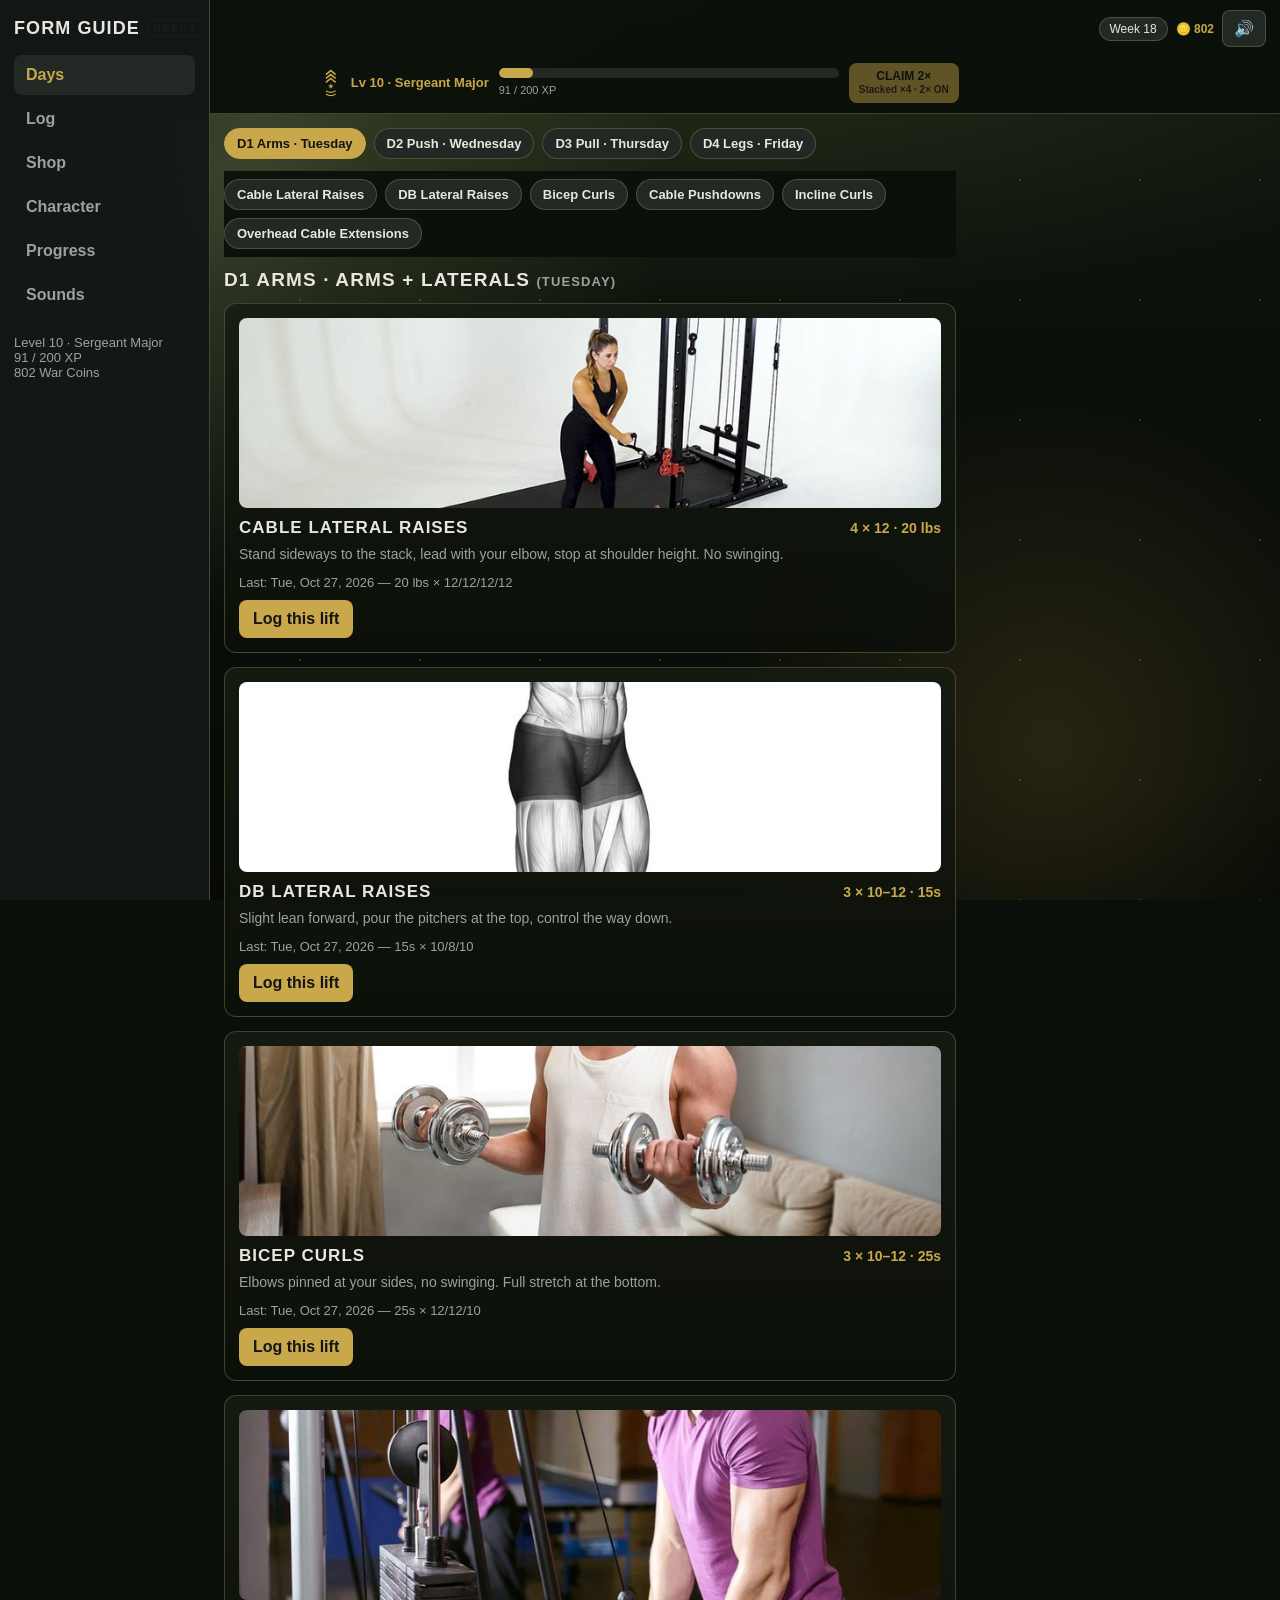
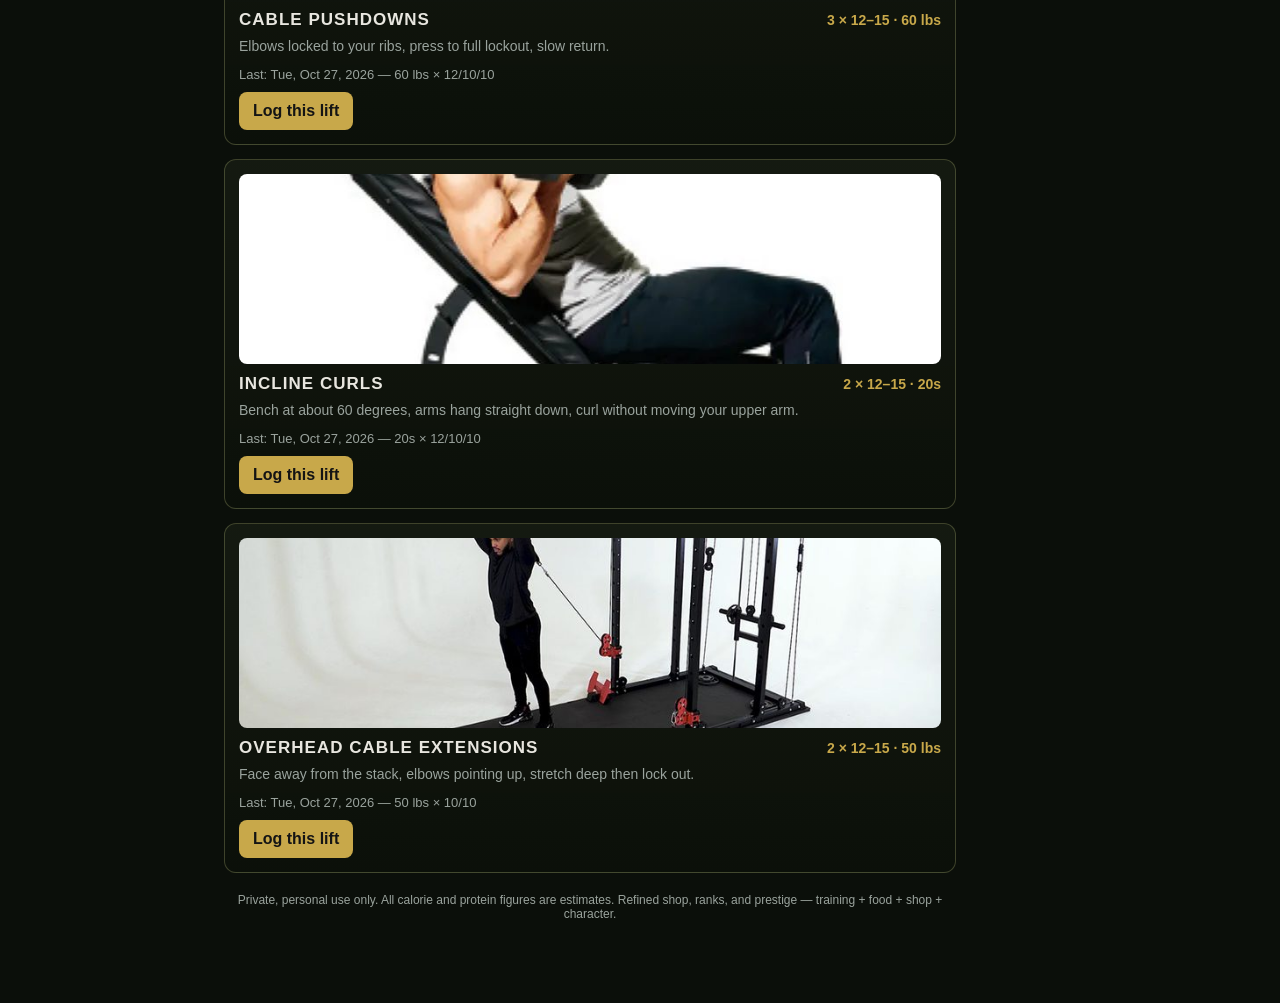
==== commit 51887608: "Picture Form Guide PWA parity build: push-day pushdown split, artifact XP/WC scoring, history tools," ====
--- a/index.html
+++ b/index.html
@@ -41,6 +41,7 @@
   <button data-tab="shop">Shop</button>
   <button data-tab="character">Character</button>
   <button data-tab="progress">Progress</button>
+  <button data-tab="sounds">Sounds</button>
   <div class="side-xp" id="sideXp"></div>
 </nav>
 
@@ -115,6 +116,7 @@
       <div class="shop-main">
         <h3 class="depot-sub" id="shelfTitle">ARMORY</h3>
         <div class="chips" id="shopFilters"></div>
+        <div class="chips" id="eraFilters"></div>
         <div class="shop-grid" id="shopGrid"></div>
       </div>
     </div>
@@ -129,57 +131,81 @@
       <p id="charStats" class="muted" style="text-align:center"></p>
       <h3>Facial hair</h3>
       <div class="chips" id="faceChips"></div>
+      <h3>Figure variant</h3>
+      <div class="chips" id="variantChips"></div>
       <h3>Equipped</h3>
       <div id="equippedList"></div>
       <h3>Owned gear — tap to equip</h3>
       <div class="chips" id="ownedChips"></div>
-      <p class="muted">Base kit: plain shorts, a basic olive fatigues shirt, and ankle boots. Everything else is earned in the shop and equipped here. Mass follows your weigh-ins.</p>
+      <p class="muted">Base kit: a military T-shirt, fatigue shorts, and ankle boots. Everything else is earned in the shop and equipped here. Mass follows your weigh-ins — the figure gets broader as weight rises, leaner as it falls.</p>
     </div>
   </section>
 
   <!-- ============ PROGRESS TAB ============ -->
   <section class="tab" id="tab-progress">
-    <div class="card" id="xpCard">
-      <h2>Strength</h2>
+    <div class="card collapsible" id="card-strength">
+      <div class="card-head" data-collapse="card-strength"><h2>Strength</h2><button class="collapse-btn" aria-label="Collapse section">▾</button></div>
+      <div class="card-body">
       <div style="display:flex;justify-content:space-between;font-size:14px">
         <span id="rankLine"></span><span id="xpLine"></span>
       </div>
       <div class="meter"><div id="xpMeter" style="width:0%"></div></div>
       <p class="muted" id="xpCapLine"></p>
       <p><span id="coinsLine"></span></p>
-      <h3>2× XP</h3>
+      <p class="muted" id="prestigeStatus"></p>
+      <p><button id="prestigeBtn" class="secondary">🎖 PRESTIGE</button></p>
+      <p class="muted">Prestiging banks one prestige and restarts the XP cycle at Level 1. Coins, gear, history, and double-XP charges all carry over.</p>
+      </div>
+    </div>
+
+    <div class="card collapsible" id="card-doublexp">
+      <div class="card-head" data-collapse="card-doublexp"><h2>2× XP</h2><button class="collapse-btn" aria-label="Collapse section">▾</button></div>
+      <div class="card-body">
       <p class="muted" id="doubleLine"></p>
       <p>
         <button id="claimBtn" class="secondary">Claim banked charge</button>
         <button id="activateBtn" class="secondary">Activate 2× XP</button>
       </p>
       <p class="muted">Claiming only banks a charge. Activating switches one banked charge on — only the next session logged while it is on pays double, then it switches off. A session started before activation is never doubled, and no button can change an already-saved session.</p>
-      <h3>How lifts score</h3>
-      <p class="muted">Move-up (more weight, or more total reps at the same weight): +2 XP. Held (same weight, same total reps): +1 XP. Reset (fewer reps, or less weight): +0 XP. Doubled sessions pay twice.</p>
-    </div>
-
-    <div class="card" id="boardCard">
-      <h2>Strength Board</h2>
+      </div>
+    </div>
+
+    <div class="card collapsible" id="card-scoring">
+      <div class="card-head" data-collapse="card-scoring"><h2>How lifts score</h2><button class="collapse-btn" aria-label="Collapse section">▾</button></div>
+      <div class="card-body">
+      <p class="muted">Move-up (more weight, or more total reps at the same weight): +1 XP. Goal/milestone hit (the goal checkbox on a lift): +1 XP, even on a held or reset lift. Held or reset without a goal hit: +0 XP. First-time lift: +1 XP. Doubled sessions pay twice. These rules apply to sessions logged from now on — seeded and synced history is never rescored.</p>
+      </div>
+    </div>
+
+    <div class="card collapsible" id="card-board">
+      <div class="card-head" data-collapse="card-board"><h2>Strength Board</h2><button class="collapse-btn" aria-label="Collapse section">▾</button></div>
+      <div class="card-body">
       <div class="board" id="strengthBoard"></div>
       <p class="muted">Progress = move-ups, Held = same weight and reps, Reset = fewer reps or less weight. First-time lifts (no previous session to compare) aren't counted.</p>
-    </div>
-
-    <div class="card">
-      <h2>Rank Ladder</h2>
-      <p class="muted"><span id="ladderCurrent"></span> 20 levels, 200 XP cap.</p>
+      </div>
+    </div>
+
+    <div class="card collapsible" id="card-ladder">
+      <div class="card-head" data-collapse="card-ladder"><h2>Rank Ladder</h2><button class="collapse-btn" aria-label="Collapse section">▾</button></div>
+      <div class="card-body">
+      <p class="muted"><span id="ladderCurrent"></span> 20 levels per prestige cycle, 200 XP cap.</p>
       <p><button class="secondary" id="ladderToggle">Show ladder</button></p>
       <div class="collapse" id="ladderBox"></div>
-    </div>
-
-    <div class="card">
-      <h2>Prestige Vault</h2>
+      </div>
+    </div>
+
+    <div class="card collapsible" id="card-vault">
+      <div class="card-head" data-collapse="card-vault"><h2>Prestige Vault</h2><button class="collapse-btn" aria-label="Collapse section">▾</button></div>
+      <div class="card-body">
       <p class="muted" id="prestigeLine"></p>
       <p><button class="secondary" id="vaultToggle">Show vault</button> <button class="secondary" id="stingerBtn">Preview prestige stinger</button></p>
       <div class="collapse" id="vaultBox"></div>
-    </div>
-
-    <div class="card">
-      <h2>Bodyweight</h2>
+      </div>
+    </div>
+
+    <div class="card collapsible" id="card-bodyweight">
+      <div class="card-head" data-collapse="card-bodyweight"><h2>Bodyweight</h2><button class="collapse-btn" aria-label="Collapse section">▾</button></div>
+      <div class="card-body">
       <div id="weightList"></div>
       <div class="form-row">
         <div><label>Date</label><input type="date" id="weightDate"></div>
@@ -187,16 +213,42 @@
       </div>
       <p style="margin-top:12px"><button id="addWeightBtn">Add weigh-in</button></p>
       <p class="muted">+2 XP per week of average gain: when a new week's average weigh-in beats the most recent earlier week with weigh-ins, and that week hasn't paid out yet.</p>
-    </div>
-
-    <div class="card">
-      <h2>Workout history</h2>
+      </div>
+    </div>
+
+    <div class="card collapsible" id="card-history">
+      <div class="card-head" data-collapse="card-history"><h2>Workout history</h2><button class="collapse-btn" aria-label="Collapse section">▾</button></div>
+      <div class="card-body">
       <p class="muted">Every session, lift by lift. Deleting a lift or a session recalculates XP on the spot. Seeded history from before this app predates its XP ledger, so deleting a seeded lift does not change the XP total.</p>
       <div id="historyList"></div>
-    </div>
-
-    <div class="card">
-      <h2>Backup</h2>
+      </div>
+    </div>
+
+    <div class="card collapsible" id="card-fuel">
+      <div class="card-head" data-collapse="card-fuel"><h2>Fuel summary</h2><button class="collapse-btn" aria-label="Collapse section">▾</button></div>
+      <div class="card-body">
+      <div id="fuelBox"></div>
+      </div>
+    </div>
+
+    <div class="card collapsible" id="card-achievements">
+      <div class="card-head" data-collapse="card-achievements"><h2>Achievements</h2><button class="collapse-btn" aria-label="Collapse section">▾</button></div>
+      <div class="card-body">
+      <p class="muted"><span id="achievementsCount"></span> · Recognition only — no XP or War Coins attached.</p>
+      <div id="achievementsBox"></div>
+      </div>
+    </div>
+
+    <div class="card collapsible" id="card-quests">
+      <div class="card-head" data-collapse="card-quests"><h2>Quests</h2><button class="collapse-btn" aria-label="Collapse section">▾</button></div>
+      <div class="card-body">
+      <div id="questsBox"></div>
+      </div>
+    </div>
+
+    <div class="card collapsible" id="card-backup">
+      <div class="card-head" data-collapse="card-backup"><h2>Backup</h2><button class="collapse-btn" aria-label="Collapse section">▾</button></div>
+      <div class="card-body">
       <p class="muted">Everything lives on this phone. Export a JSON backup so clearing browser data can't wipe you out, and import it back any time.</p>
       <p>
         <button id="exportBtn">Export backup (JSON)</button>
@@ -204,11 +256,32 @@
         <input type="file" id="importFile" accept="application/json" style="display:none">
       </p>
       <p class="muted" id="backupMsg"></p>
+      </div>
+    </div>
+  </section>
+
+  <!-- ============ SOUNDS TAB ============ -->
+  <section class="tab" id="tab-sounds">
+    <div class="card">
+      <h2>Sounds</h2>
+      <p class="muted">Test every sound in the app. The header speaker button mutes and unmutes everything, and that choice is remembered.</p>
+      <p>
+        <button class="secondary" data-sound="gunfire">Gunfire (target celebration)</button>
+        <button class="secondary" data-sound="levelup">Level-up · Your MP3</button>
+        <button class="secondary" data-sound="claim">2× XP claim sting</button>
+        <button class="secondary" data-sound="unlock">Unlock sound</button>
+        <button class="secondary" data-sound="crate">Crate sound</button>
+        <button class="secondary" data-sound="reveal">Reveal sound</button>
+        <button class="secondary" data-sound="prestige">Prestige stinger</button>
+      </p>
     </div>
   </section>
 
   <p class="footer-note">Private, personal use only. All calorie and protein figures are estimates. Refined shop, ranks, and prestige — training + food + shop + character.</p>
 </main>
+
+<!-- Crate-opening overlay (CSS animation only; hidden before any result shows) -->
+<div class="crate-overlay" id="crateOverlay" aria-hidden="true"><div class="crate-box"><div class="crate-lid"></div><div class="crate-body"></div></div></div>
 
 <!-- Unlock reveal -->
 <div class="modal" id="unlockModal" role="dialog" aria-modal="true" aria-label="Item unlocked">
@@ -249,6 +322,7 @@
   <button data-tab="shop">Shop</button>
   <button data-tab="character">Character</button>
   <button data-tab="progress">Progress</button>
+  <button data-tab="sounds">Sounds</button>
 </nav>
 
 <script src="./app.js"></script>
--- a/styles.css
+++ b/styles.css
@@ -127,7 +127,10 @@
   z-index: 20;
   background: rgba(11, 15, 10, 0.94);
   border-bottom: 1px solid var(--line);
-  padding: 10px 14px;
+  /* Safe-area top: in standalone PWA mode on notched iPhones the header
+     otherwise slides under the status bar and taps break until the user
+     drags the page down. */
+  padding: calc(10px + env(safe-area-inset-top)) 14px 10px;
   display: flex;
   align-items: center;
   gap: 8px;
@@ -152,7 +155,7 @@
 .icon-btn { background: var(--panel2); color: var(--text); border: 1px solid var(--line); padding: 8px 11px; }
 
 /* Layout */
-.layout { max-width: 860px; margin: 0 auto; padding: 14px; position: relative; z-index: 1; }
+.layout { max-width: 860px; margin: 0 auto; padding: 14px; position: relative; z-index: 1; padding-bottom: calc(76px + env(safe-area-inset-bottom)); }
 .tab { display: none; }
 .tab.active { display: block; }
 .card {
@@ -346,8 +349,8 @@
   .week-badge, .xp-chip, .coins-chip { font-size: 11px; }
   .icon-btn { padding: 7px 9px; }
   .bottom-nav button { font-size: 11px; padding: 12px 0 10px; }
-  .chips.sticky { top: 104px; } /* header wraps to two rows on very narrow phones */
-  .ex-card { scroll-margin-top: 150px; }
+  .chips.sticky { top: calc(104px + env(safe-area-inset-top)); } /* header wraps to two rows on very narrow phones */
+  .ex-card { scroll-margin-top: calc(150px + env(safe-area-inset-top)); }
 }
 @media (min-width: 900px) {
   body { padding-bottom: 0; }
@@ -379,8 +382,13 @@
   .sidebar .side-xp { margin-top: 20px; font-size: 13px; color: var(--dim); }
 }
 
-.form-row { display: flex; gap: 8px; }
-.form-row > * { flex: 1; }
+.form-row { display: flex; gap: 12px; flex-wrap: wrap; }
+.form-row > * { flex: 1 1 140px; min-width: 0; }
+.form-row input { width: 100%; box-sizing: border-box; }
+@media (max-width: 480px) {
+  .form-row { flex-direction: column; }
+  .form-row > * { flex-basis: auto; }
+}
 .footer-note { font-size: 12px; color: var(--dim); text-align: center; margin: 20px 0 6px; }
 
 /* ---------- Refined header: two rows (week/coins/sound, then centered rank/XP module) ---------- */
@@ -464,10 +472,97 @@
   .shop-console .crate-row { flex-direction: column; }
 }
 
-/* Taller two-row header: jump chips and scrolled-to cards sit below it. */
-.chips.sticky { top: 116px; }
-.ex-card { scroll-margin-top: 170px; }
+/* Taller two-row header: jump chips and scrolled-to cards sit below it.
+   Sticky offsets include the safe-area inset so the taller notched header
+   never covers them. */
+.chips.sticky { top: calc(116px + env(safe-area-inset-top)); }
+.ex-card { scroll-margin-top: calc(170px + env(safe-area-inset-top)); }
 @media (max-width: 400px) {
-  .chips.sticky { top: 160px; }
-  .ex-card { scroll-margin-top: 210px; }
-}
+  .chips.sticky { top: calc(160px + env(safe-area-inset-top)); }
+  .ex-card { scroll-margin-top: calc(210px + env(safe-area-inset-top)); }
+}
+
+/* ---------- Parity additions: era badges, locker rows, animations ---------- */
+.era-badge {
+  font-size: 10px; font-weight: 800; letter-spacing: 0.08em;
+  color: var(--gold); border: 1px solid var(--gold); border-radius: 999px; padding: 2px 7px;
+  white-space: nowrap;
+}
+.owned-row { display: flex; gap: 8px; align-items: center; flex-wrap: wrap; margin-bottom: 8px; }
+.owned-row .shop-details { flex-basis: 100%; }
+/* Target-celebration muzzle flash: a brief gold burst, paired with the gunshot sound. */
+.muzzle-flash {
+  position: fixed; left: 50%; top: 22%; z-index: 300; pointer-events: none;
+  width: 120px; height: 120px; margin-left: -60px;
+  background: radial-gradient(circle, rgba(255, 230, 150, 0.95) 0%, rgba(200, 168, 74, 0.55) 35%, rgba(200, 168, 74, 0) 70%);
+  animation: muzzlePop 0.45s ease-out forwards;
+}
+@keyframes muzzlePop {
+  0% { transform: scale(0.3) rotate(0deg); opacity: 1; }
+  60% { transform: scale(1.25) rotate(12deg); opacity: 0.9; }
+  100% { transform: scale(1.6) rotate(24deg); opacity: 0; }
+}
+/* Crate-opening overlay: a rattling crate with a popping lid, shown only for
+   the existing 950ms open window and hidden before any result shows. */
+.crate-overlay {
+  display: none;
+  position: fixed; inset: 0; z-index: 150;
+  background: rgba(0, 0, 0, 0.6);
+  align-items: center; justify-content: center;
+  pointer-events: none;
+}
+.crate-overlay.show { display: flex; }
+.crate-box { position: relative; width: 130px; height: 100px; animation: crateRattle 0.9s ease-in-out; }
+.crate-body {
+  position: absolute; inset: 22px 0 0 0;
+  background: #3a3524; border: 3px solid var(--gold); border-radius: 6px;
+}
+.crate-lid {
+  position: absolute; top: 0; left: -6px; right: -6px; height: 26px;
+  background: #4a4430; border: 3px solid var(--gold); border-radius: 6px;
+  transform-origin: left bottom;
+  animation: lidPop 0.9s ease-in-out;
+}
+@keyframes crateRattle {
+  0%, 100% { transform: translateX(0) rotate(0deg); }
+  20% { transform: translateX(-6px) rotate(-2deg); }
+  40% { transform: translateX(5px) rotate(2deg); }
+  60% { transform: translateX(-4px) rotate(-1deg); }
+  80% { transform: translateX(3px) rotate(1deg); }
+}
+@keyframes lidPop {
+  0%, 55% { transform: rotate(0deg); }
+  75% { transform: rotate(-38deg) translateY(-4px); }
+  100% { transform: rotate(-24deg) translateY(-2px); }
+}
+@media (prefers-reduced-motion: reduce) {
+  .muzzle-flash, .crate-box, .crate-lid { animation: none !important; }
+  .muzzle-flash { display: none !important; }
+}
+
+/* ---------- Collapsible Progress cards ---------- */
+.card.collapsible .card-head {
+  display: flex; justify-content: space-between; align-items: center;
+  cursor: pointer; gap: 8px;
+}
+.card.collapsible .card-head h2 { margin: 0; }
+.collapse-btn {
+  background: none; border: 0; color: var(--dim);
+  font-size: 18px; line-height: 1; padding: 4px 8px; flex-shrink: 0;
+}
+.card.collapsible.collapsed .card-body { display: none; }
+.card.collapsible.collapsed .collapse-btn { transform: rotate(180deg); }
+/* ---------- Achievements + quests ---------- */
+.ach-grid { display: grid; grid-template-columns: 1fr 1fr; gap: 8px; }
+.ach-item {
+  border: 1px solid var(--line); border-radius: 8px; padding: 8px;
+  background: rgba(0, 0, 0, 0.25); font-size: 13px;
+}
+.ach-item b { display: block; font-size: 13px; }
+.ach-item span { color: var(--dim); font-size: 12px; }
+.ach-item.earned { border-color: var(--gold); }
+.ach-item.earned b { color: var(--gold); }
+.quest-row { margin-bottom: 12px; font-size: 13px; }
+.quest-row .meter { margin: 6px 0; }
+.vault-item.earned { border-color: var(--gold); }
+.vault-item.earned img { filter: none; }
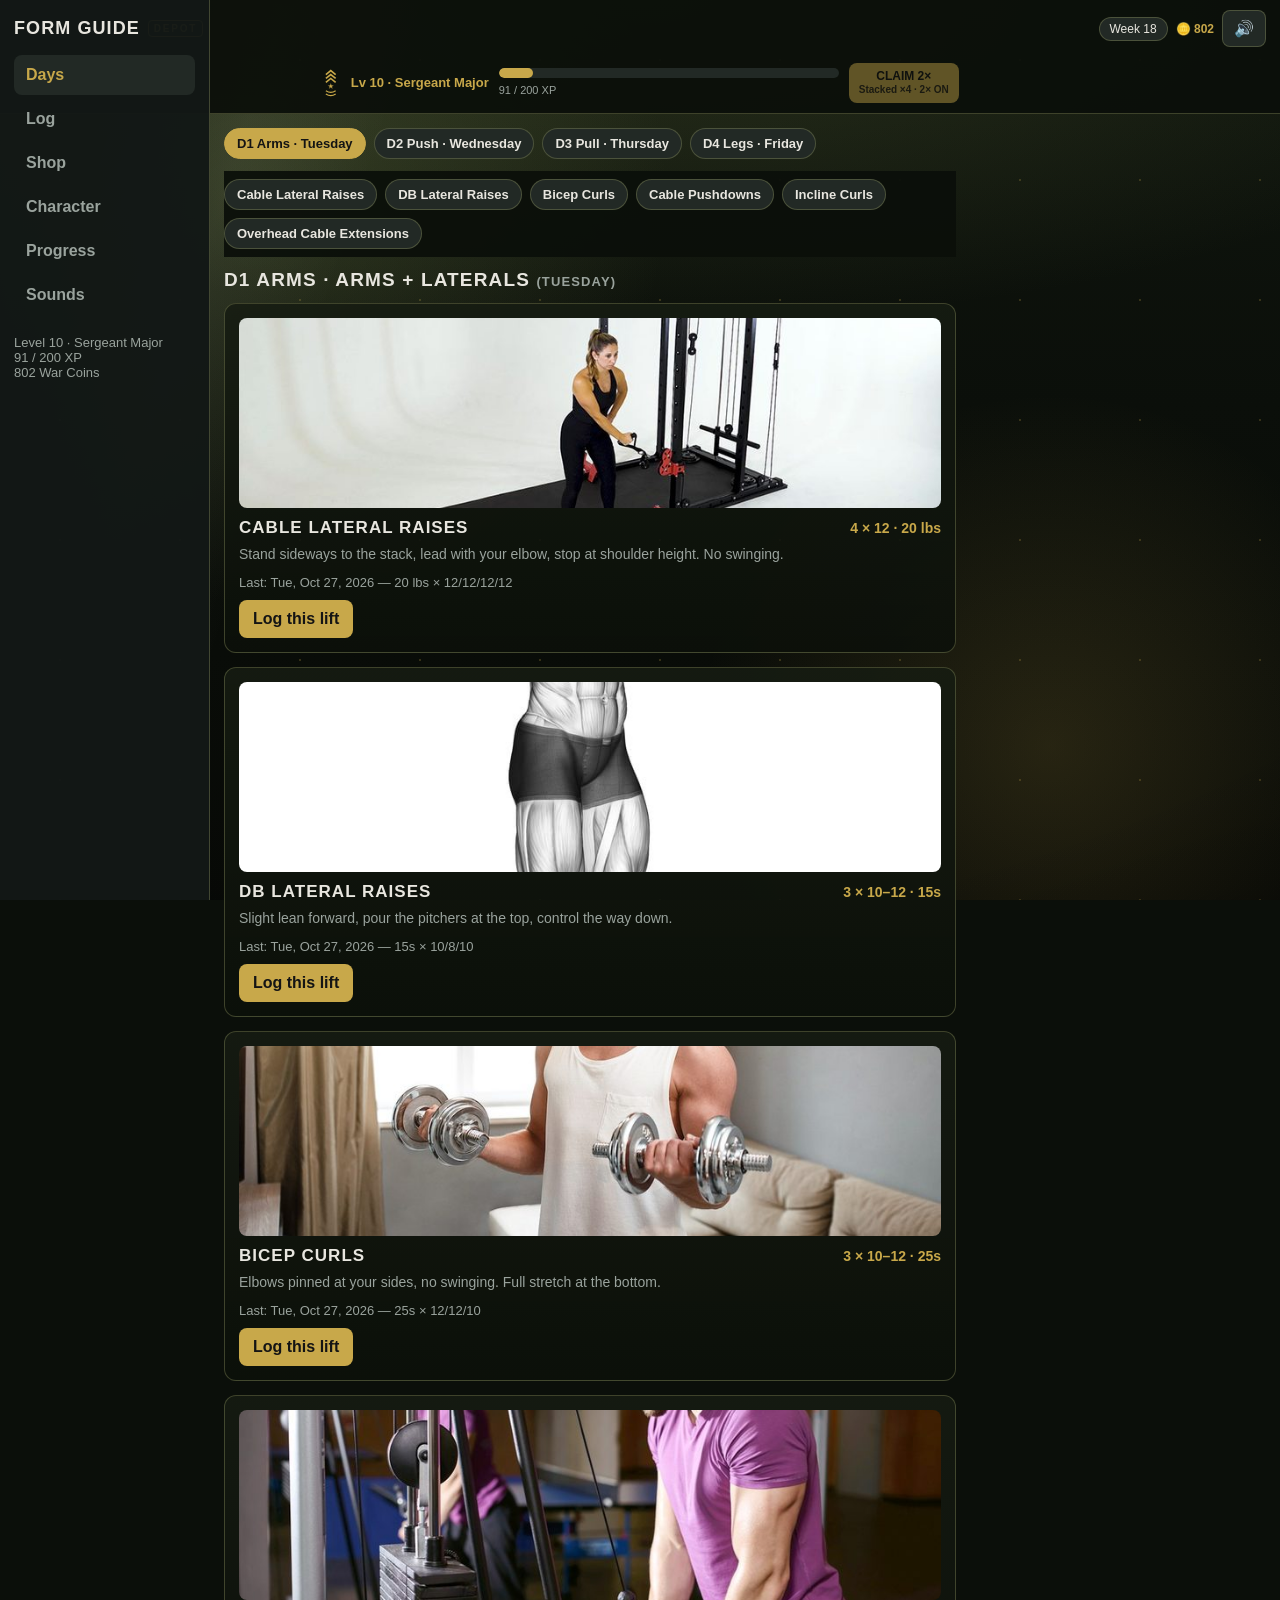
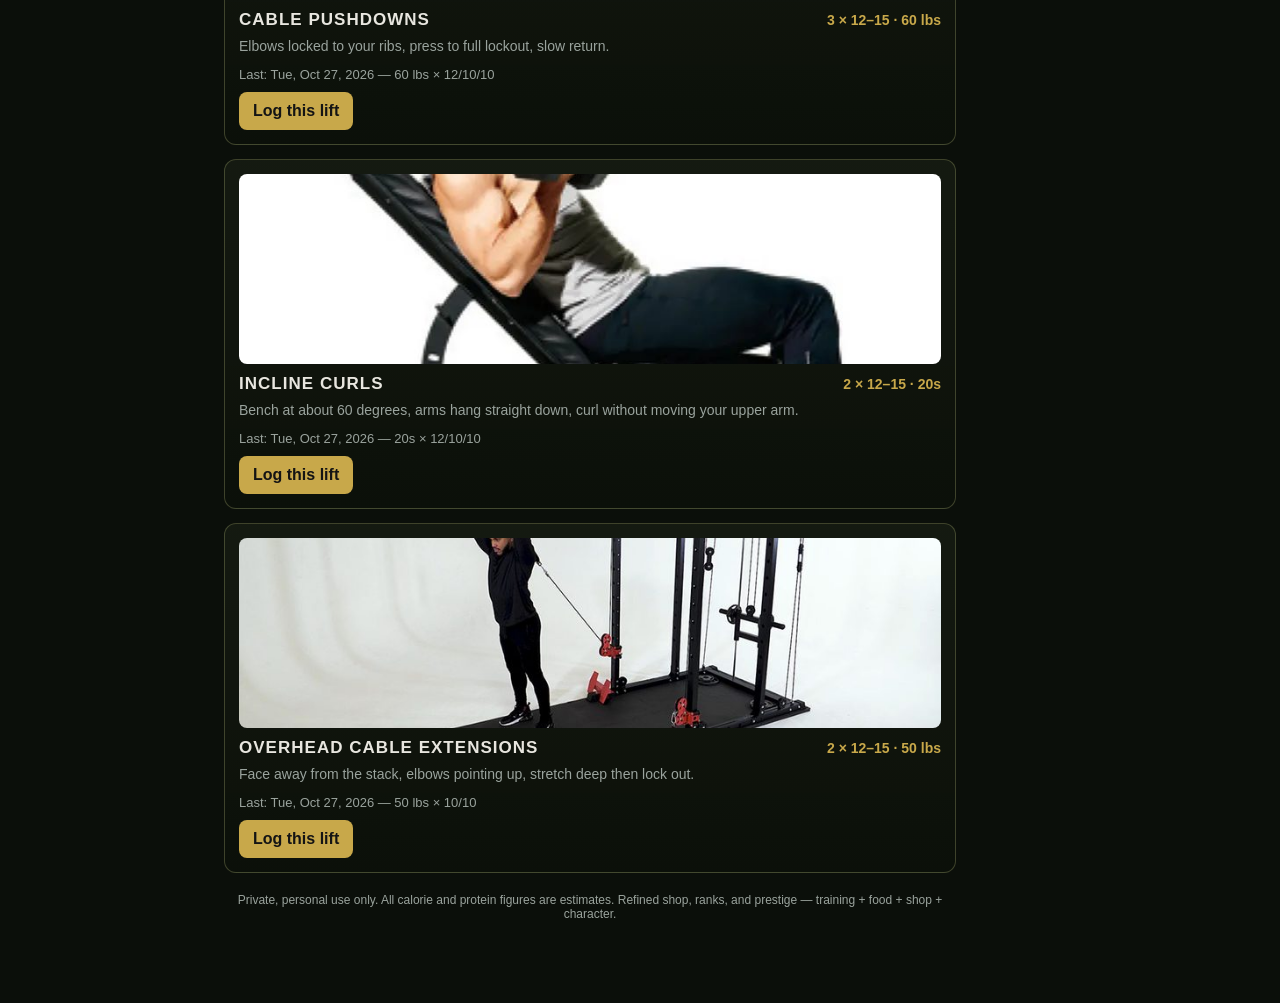
==== commit 87fc3c47: "Achievements/quests rewards + cycling boards (sw v13)" ====
--- a/index.html
+++ b/index.html
@@ -18,7 +18,7 @@
 </head>
 <body>
 <div class="depot-bg" aria-hidden="true"><div class="bg-haze h1"></div><div class="bg-haze h2"></div><div class="bg-beam"></div><div class="bg-embers"></div><div class="bg-vignette"></div></div>
-<div class="shop-bg" aria-hidden="true"><div class="bg-haze h1"></div><div class="bg-haze h2"></div><div class="bg-beam"></div><div class="bg-crates"></div></div>
+<div class="shop-bg" aria-hidden="true"><div class="shop-scene-wrap"><img class="shop-scene" src="./assets/shop/depot-scene.webp" alt=""><img class="shop-scene shop-scene-type" src="./assets/shop/depot-scene-type.webp" alt=""><div class="shop-scene-glow"></div><div class="shop-dust"></div></div><div class="bg-vignette"></div></div>
 <header>
   <div class="head-row1">
     <div class="brand"><h1>Form Guide</h1><span class="depot-tag">DEPOT</span></div>
@@ -103,7 +103,7 @@
       </div>
     </div>
     <p class="muted" id="shopBoost" style="display:none"></p>
-    <div class="rotation-bar"><div id="rotationFill"></div></div>
+    <div class="rotation-wrap"><span class="rotation-label">NEXT DEPOT CREDIT</span><div class="rotation-bar"><div id="rotationFill"></div></div></div>
     <p class="muted" id="rotationText"></p>
     <div class="shop-layout">
       <aside class="shop-console">
@@ -120,7 +120,7 @@
         <div class="shop-grid" id="shopGrid"></div>
       </div>
     </div>
-    <p class="muted">Collections: owned items live here and on your character. Tops are cut like the Saint Script jacket, bottoms like the baggy camo cargos, and garments carry only the verse reference at the hem — the full verse and its meaning are behind the ! button. Duplicate crate rewards never stack: they must be scrapped for War Coins before another crate can open.</p>
+    <p class="muted">Collections: owned items live here and on your character. Tops are boxy camo urban street fits, bottoms are baggy street cargos, and garments carry only the verse reference at the hem — the full verse and its meaning are behind the ! button. Duplicate crate rewards never stack: they must be scrapped for War Coins before another crate can open.</p>
   </section>
 
   <!-- ============ CHARACTER TAB ============ -->
@@ -234,7 +234,7 @@
     <div class="card collapsible" id="card-achievements">
       <div class="card-head" data-collapse="card-achievements"><h2>Achievements</h2><button class="collapse-btn" aria-label="Collapse section">▾</button></div>
       <div class="card-body">
-      <p class="muted"><span id="achievementsCount"></span> · Recognition only — no XP or War Coins attached.</p>
+      <p class="muted"><span id="achievementsCount"></span> · Completed achievements pay XP + War Coins when claimed.</p>
       <div id="achievementsBox"></div>
       </div>
     </div>
--- a/styles.css
+++ b/styles.css
@@ -272,7 +272,7 @@
   padding: 10px;
   display: flex; flex-direction: column; gap: 6px;
 }
-.crate-card b { font-size: 13px; text-transform: uppercase; letter-spacing: 0.05em; }
+.crate-card b { font-size: 14px; text-transform: uppercase; letter-spacing: 0.05em; }
 .crate-card .muted { font-size: 11px; }
 .crate-card button { width: 100%; padding: 9px 6px; font-size: 12px; }
 .crate-card.blocked { opacity: 0.75; }
@@ -463,6 +463,8 @@
 .shop-console .collapse { margin-top: 10px; font-size: 14px; }
 .crate-card.selected { border-color: var(--green); box-shadow: 0 0 14px rgba(125, 216, 125, 0.35); }
 .crate-card.rare-lit { border-color: rgba(125, 216, 125, 0.65); }
+.crate-card.epic-lit { border-color: rgba(200, 168, 74, 0.7); box-shadow: 0 0 16px rgba(200, 168, 74, 0.35); }
+.crate-card.supply-lit { border-color: rgba(138, 143, 92, 0.6); }
 .odds { font-size: 11px; color: var(--dim); }
 .odds.green { color: var(--green); font-weight: 700; }
 @media (min-width: 900px) {
@@ -562,7 +564,127 @@
 .ach-item span { color: var(--dim); font-size: 12px; }
 .ach-item.earned { border-color: var(--gold); }
 .ach-item.earned b { color: var(--gold); }
+.ach-item .reward { display: block; color: var(--gold); font-size: 12px; margin-top: 2px; }
+.ach-item .claim-btn, .quest-row .claim-btn { background: #2a2410; color: var(--gold); border: 1px solid var(--gold); margin-top: 6px; }
+.claimed-list { display: flex; flex-direction: column; gap: 4px; font-size: 12px; color: var(--dim); }
 .quest-row { margin-bottom: 12px; font-size: 13px; }
 .quest-row .meter { margin: 6px 0; }
 .vault-item.earned { border-color: var(--gold); }
 .vault-item.earned img { filter: none; }
+
+/* ---------- Shop + character polish round: sleeker shop ----------
+   Item windows go significantly more transparent so the animated green
+   shop background shows through prominently. Details panels keep a darker
+   wash so verse text stays readable. All shop logic is untouched — this
+   is presentation only, scoped to the Shop tab via body.shop-active. */
+body.shop-active .shop-card {
+  background: linear-gradient(180deg, rgba(22, 28, 18, 0.42), rgba(12, 16, 10, 0.55));
+  -webkit-backdrop-filter: blur(3px);
+  backdrop-filter: blur(3px);
+  border: 1px solid rgba(232, 230, 223, 0.16);
+  box-shadow: 0 2px 14px rgba(0, 0, 0, 0.25);
+  padding: 12px;
+}
+body.shop-active .shop-preview { background: rgba(0, 0, 0, 0.18); }
+body.shop-active .shop-grid { gap: 12px; }
+body.shop-active .shop-title { font-size: 15px; letter-spacing: 0.02em; }
+body.shop-active .shop-title b { font-weight: 800; }
+body.shop-active .shop-details {
+  background: rgba(0, 0, 0, 0.45);
+  border-radius: 8px;
+  padding: 8px 8px 8px 10px;
+}
+body.shop-active .crate-card {
+  background: linear-gradient(180deg, rgba(22, 28, 18, 0.55), rgba(12, 16, 10, 0.65));
+  -webkit-backdrop-filter: blur(3px);
+  backdrop-filter: blur(3px);
+  border: 1px solid rgba(232, 230, 223, 0.14);
+}
+body.shop-active .depot-head h2 { letter-spacing: 0.14em; }
+body.shop-active .shop-foot .price { font-size: 15px; }
+
+/* ---------- Realistic character photos ---------- */
+/* Idle life + swap entrance live on the WRAP, never on the img: the img keeps
+   its inline mass scale and its night filter class, so all three compose.
+   renderCharacter() rebuilds #charFigure innerHTML on every equip / unequip /
+   moustache / variant change, so the one-shot swap entrance replays
+   automatically with zero JS changes. Swap is listed last so it wins the
+   transform during its 0.65s run; idle breathing takes over after. */
+.char-photo-wrap { display:flex; justify-content:center; position:relative; width:fit-content; margin:0 auto; padding-bottom:18px; border-radius:12px; animation: charIdle 4s ease-in-out infinite, charSwap 0.65s ease-out; }
+.char-photo-wrap::after { content:""; position:absolute; left:50%; bottom:2px; width:55%; height:16px; transform:translateX(-50%); background:radial-gradient(ellipse at center, rgba(0,0,0,0.55), transparent 70%); animation: charShadowPulse 4s ease-in-out infinite; pointer-events:none; }
+.char-photo { width:100%; max-width:280px; display:block; border-radius:12px; transform-origin:center top; }
+.char-night { filter:brightness(0.55) saturate(0.75) hue-rotate(190deg); }
+/* Gentle breathing + tiny sway, ~4s loop. */
+@keyframes charIdle {
+  0%, 100% { transform: translateY(0) scale(1) rotate(0deg); }
+  50% { transform: translateY(-3px) scale(1.012) rotate(0.4deg); }
+}
+/* Changing-room "boom": fade in + scale pop + gold glow flash. */
+@keyframes charSwap {
+  0% { opacity: 0; transform: scale(0.94); box-shadow: 0 0 0 rgba(255,215,0,0); }
+  35% { opacity: 1; transform: scale(1.035); box-shadow: 0 0 34px 8px rgba(255,215,0,0.55); }
+  100% { opacity: 1; transform: scale(1); box-shadow: 0 0 0 rgba(255,215,0,0); }
+}
+/* Grounding shadow breathes in sync with the figure. */
+@keyframes charShadowPulse {
+  0%, 100% { opacity: 0.45; transform: translateX(-50%) scaleX(1); }
+  50% { opacity: 0.3; transform: translateX(-50%) scaleX(0.92); }
+}
+@media (prefers-reduced-motion: reduce) {
+  .char-photo-wrap, .char-photo-wrap::after { animation: none !important; }
+}
+
+/* ---------- Shop upgrade round: depot scene + depot layout ----------
+   Shop tab background is now a real scene (sergeant at a crate-table with
+   a laptop) instead of the abstract CSS depot backdrop. The scene breathes
+   gently, the laptop area glows in a slow pulse, and fine dust drifts.
+   Layout moves toward the MULTIPLAYER DEPOT reference: left-side glass
+   menu panels, glassy supply-drop cards (Rare glows green), and a
+   NEXT DEPOT CREDIT progress bar under a title + counters head.
+   Presentation only — all shop logic is untouched. */
+/* Scene: full-bleed photo, breathing wrap so motion never fights filters. */
+.shop-scene-wrap { position: absolute; inset: 0; overflow: hidden; animation: shopBreathe 7s ease-in-out infinite; }
+.shop-scene { width: 100%; height: 100%; object-fit: cover; object-position: 50% 38%; display: block; filter: brightness(0.82) saturate(1.05); }
+/* Typing illusion: a second frame with hands shifted on the keys, toggled
+   over the base frame at typing rhythm (~3 frame-changes/sec). Pure CSS so
+   it rides inside the breathing wrap with no JS timer to leak; the hard
+   49.9%/50% cut avoids any crossfade blur between the two hand poses. */
+.shop-scene-type { position: absolute; inset: 0; opacity: 0; animation: typeToggle 0.6s linear infinite; }
+@keyframes typeToggle { 0%, 49.9% { opacity: 0; } 50%, 100% { opacity: 1; } }
+/* Laptop glow: sits over the scene's laptop area (center-bottom), pulses. */
+.shop-scene-glow { position: absolute; left: 28%; top: 52%; width: 34%; height: 32%; background: radial-gradient(ellipse at center, rgba(140, 255, 170, 0.28), rgba(125, 216, 125, 0.10) 45%, transparent 70%); animation: glowPulse 3.5s ease-in-out infinite alternate; pointer-events: none; }
+/* Fine drifting dust motes over the scene. */
+.shop-dust { position: absolute; inset: 0; opacity: 0.35; background-image: radial-gradient(rgba(232, 230, 223, 0.7) 1px, transparent 1.6px); background-size: 90px 90px; animation: dustDrift 26s linear infinite; pointer-events: none; }
+@keyframes shopBreathe {
+  0%, 100% { transform: scale(1) translateY(0); }
+  50% { transform: scale(1.025) translateY(-4px); }
+}
+@keyframes glowPulse {
+  from { opacity: 0.45; }
+  to { opacity: 1; }
+}
+@keyframes dustDrift {
+  from { background-position: 0 0; opacity: 0.22; }
+  50% { opacity: 0.4; }
+  to { background-position: 60px -120px; opacity: 0.22; }
+}
+/* Depot head: green rule under the title, counters as dark chips. */
+body.shop-active .depot-head { border-bottom: 2px solid rgba(125, 216, 125, 0.35); padding-bottom: 10px; }
+body.shop-active .depot-bal .bal-line { display: inline-block; background: rgba(0, 0, 0, 0.5); border: 1px solid rgba(232, 230, 223, 0.18); border-radius: 999px; padding: 3px 10px; margin: 2px 0 2px 6px; }
+/* NEXT DEPOT CREDIT bar, styled like the reference's top-right bar. */
+.rotation-wrap { margin: 10px 0 2px; }
+.rotation-label { display: block; text-align: right; font-size: 10px; font-weight: 800; letter-spacing: 0.22em; color: var(--green); margin-bottom: 4px; }
+body.shop-active .rotation-bar { height: 6px; background: rgba(0, 0, 0, 0.55); border: 1px solid rgba(232, 230, 223, 0.18); }
+/* Left-side glass menu panels (console) + glassy supply-drop cards. */
+body.shop-active .shop-console { background: linear-gradient(180deg, rgba(10, 16, 10, 0.72), rgba(8, 12, 8, 0.82)); -webkit-backdrop-filter: blur(6px); backdrop-filter: blur(6px); border: 1px solid rgba(125, 216, 125, 0.25); border-radius: 12px; padding: 12px; }
+body.shop-active .shop-console .chips { flex-direction: column; }
+body.shop-active .shop-console .chips button { width: 100%; text-align: left; background: rgba(0, 0, 0, 0.35); border: 1px solid rgba(232, 230, 223, 0.14); }
+body.shop-active .shop-console .chips button:hover { border-color: rgba(125, 216, 125, 0.5); }
+body.shop-active .crate-card { background: linear-gradient(180deg, rgba(22, 28, 18, 0.42), rgba(12, 16, 10, 0.55)); }
+body.shop-active .crate-card.rare-lit { border-color: rgba(125, 216, 125, 0.8); box-shadow: 0 0 18px rgba(125, 216, 125, 0.45), inset 0 0 12px rgba(125, 216, 125, 0.15); }
+body.shop-active .crate-card.epic-lit { border-color: rgba(200, 168, 74, 0.85); box-shadow: 0 0 18px rgba(200, 168, 74, 0.45), inset 0 0 12px rgba(200, 168, 74, 0.15); }
+body.shop-active .crate-card.supply-lit { border-color: rgba(138, 143, 92, 0.7); }
+@media (prefers-reduced-motion: reduce) {
+  .shop-scene-wrap, .shop-scene-glow, .shop-dust, .shop-scene-type { animation: none !important; }
+  .shop-scene-type { opacity: 0 !important; }
+}
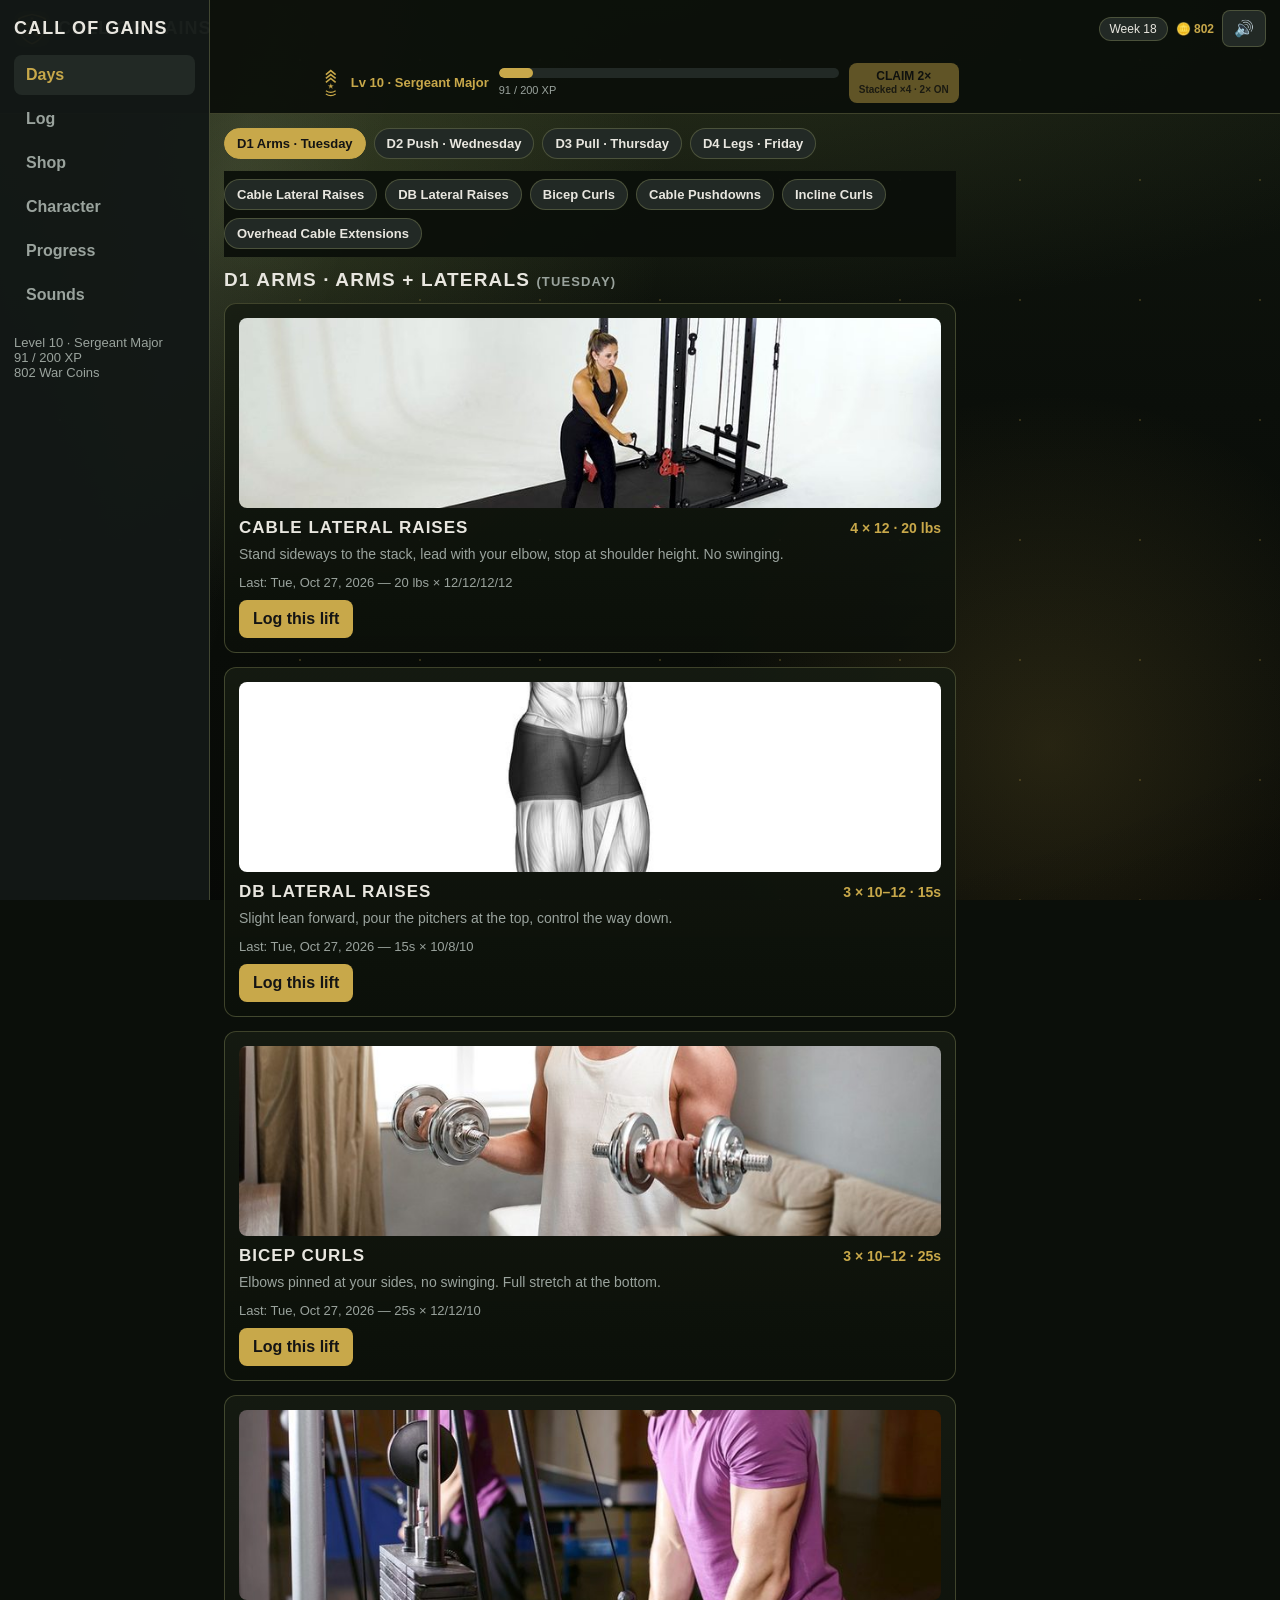
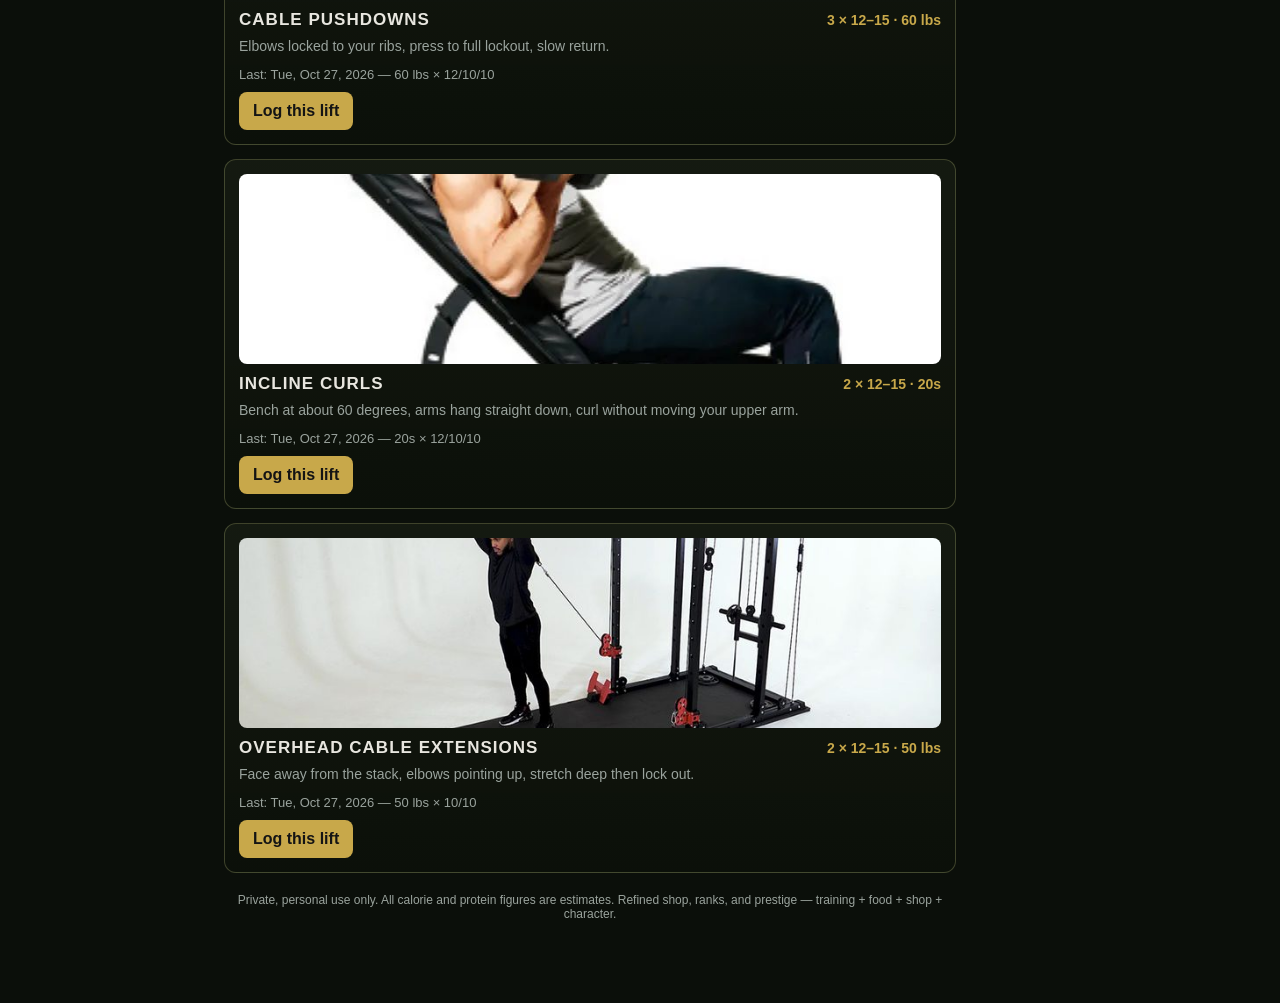
==== commit c6edc393: "Call of Gains rename + claim celebrations + coin sound (sw v14); figure unchanged from v13" ====
--- a/index.html
+++ b/index.html
@@ -3,7 +3,7 @@
 <head>
 <meta charset="utf-8">
 <meta name="viewport" content="width=device-width, initial-scale=1, viewport-fit=cover">
-<title>Picture Form Guide</title>
+<title>Call of Gains</title>
 <meta name="description" content="Anthony's private training and food log.">
 <link rel="manifest" href="./manifest.webmanifest">
 <meta name="theme-color" content="#0e1110">
@@ -11,7 +11,7 @@
 <meta name="apple-mobile-web-app-capable" content="yes">
 <meta name="mobile-web-app-capable" content="yes">
 <meta name="apple-mobile-web-app-status-bar-style" content="black-translucent">
-<meta name="apple-mobile-web-app-title" content="Form Guide">
+<meta name="apple-mobile-web-app-title" content="Call of Gains">
 <link rel="apple-touch-icon" href="./assets/icons/apple-touch-icon.png">
 <link rel="icon" type="image/png" href="./assets/icons/icon-192.png">
 <link rel="stylesheet" href="./styles.css">
@@ -21,7 +21,7 @@
 <div class="shop-bg" aria-hidden="true"><div class="shop-scene-wrap"><img class="shop-scene" src="./assets/shop/depot-scene.webp" alt=""><img class="shop-scene shop-scene-type" src="./assets/shop/depot-scene-type.webp" alt=""><div class="shop-scene-glow"></div><div class="shop-dust"></div></div><div class="bg-vignette"></div></div>
 <header>
   <div class="head-row1">
-    <div class="brand"><h1>Form Guide</h1><span class="depot-tag">DEPOT</span></div>
+    <div class="brand"><img class="brand-logo" src="./assets/logo-call-of-gains.webp" alt=""><h1>Call of Gains</h1></div>
     <span class="week-badge" id="weekBadge">Week —</span>
     <span class="coins-chip" id="coinsChip">🪙 0</span>
     <button class="icon-btn" id="muteBtn" title="Toggle sound" aria-label="Toggle sound">🔊</button>
@@ -35,7 +35,7 @@
 </header>
 
 <nav class="sidebar" aria-label="Main">
-  <h2>Form Guide</h2>
+  <h2>Call of Gains</h2>
   <button data-tab="days" class="on">Days</button>
   <button data-tab="log">Log</button>
   <button data-tab="shop">Shop</button>
@@ -95,7 +95,7 @@
   <!-- ============ SHOP TAB ============ -->
   <section class="tab" id="tab-shop">
     <div class="depot-head">
-      <div><div class="eyebrow">MULTIPLAYER</div><h2>DEPOT</h2></div>
+      <div class="depot-title"><img class="depot-logo" src="./assets/logo-call-of-gains.webp" alt=""><div><div class="eyebrow">CALL OF GAINS</div><h2>DEPOT</h2></div></div>
       <div class="depot-bal">
         <span class="bal-line">🪙 <b id="shopCoins">0</b> War Coins</span>
         <span class="bal-line muted" id="shopOwned">0 owned</span>
@@ -269,6 +269,7 @@
         <button class="secondary" data-sound="gunfire">Gunfire (target celebration)</button>
         <button class="secondary" data-sound="levelup">Level-up · Your MP3</button>
         <button class="secondary" data-sound="claim">2× XP claim sting</button>
+        <button class="secondary" data-sound="coin">Coin · XP / War Coin earn</button>
         <button class="secondary" data-sound="unlock">Unlock sound</button>
         <button class="secondary" data-sound="crate">Crate sound</button>
         <button class="secondary" data-sound="reveal">Reveal sound</button>
--- a/styles.css
+++ b/styles.css
@@ -130,7 +130,7 @@
   /* Safe-area top: in standalone PWA mode on notched iPhones the header
      otherwise slides under the status bar and taps break until the user
      drags the page down. */
-  padding: calc(10px + env(safe-area-inset-top)) 14px 10px;
+  padding: calc(10px + env(safe-area-inset-top)) calc(14px + env(safe-area-inset-right)) 10px 14px;
   display: flex;
   align-items: center;
   gap: 8px;
@@ -138,10 +138,9 @@
 }
 .brand { flex: 1 1 150px; display: flex; align-items: center; gap: 8px; }
 .brand h1 { font-size: 18px; margin: 0; }
-.depot-tag {
-  font-size: 10px; font-weight: 800; letter-spacing: 0.18em;
-  color: var(--gold); border: 1px solid var(--gold); border-radius: 4px; padding: 2px 5px;
-}
+.brand-logo { width: 36px; height: 36px; border-radius: 9px; object-fit: cover; flex: none; }
+@media (max-width: 400px) { .brand-logo { width: 28px; height: 28px; border-radius: 7px; } }
+
 .week-badge {
   font-size: 12px;
   background: var(--panel2);
@@ -259,6 +258,9 @@
 /* ---------- Depot shop ---------- */
 .depot-head { display: flex; justify-content: space-between; align-items: flex-end; gap: 10px; margin: 2px 0 10px; }
 .depot-head .eyebrow { font-size: 11px; font-weight: 800; letter-spacing: 0.32em; color: var(--green); }
+.depot-title { display: flex; align-items: center; gap: 10px; }
+.depot-logo { width: 44px; height: 44px; border-radius: 9px; object-fit: cover; flex: none; }
+@media (max-width: 400px) { .depot-logo { width: 36px; height: 36px; border-radius: 7px; } }
 .depot-head h2 { font-size: 36px; margin: 0; letter-spacing: 0.12em; line-height: 1; text-shadow: 0 2px 0 rgba(0, 0, 0, 0.6); }
 .depot-bal { text-align: right; }
 .bal-line { display: block; font-size: 14px; }
